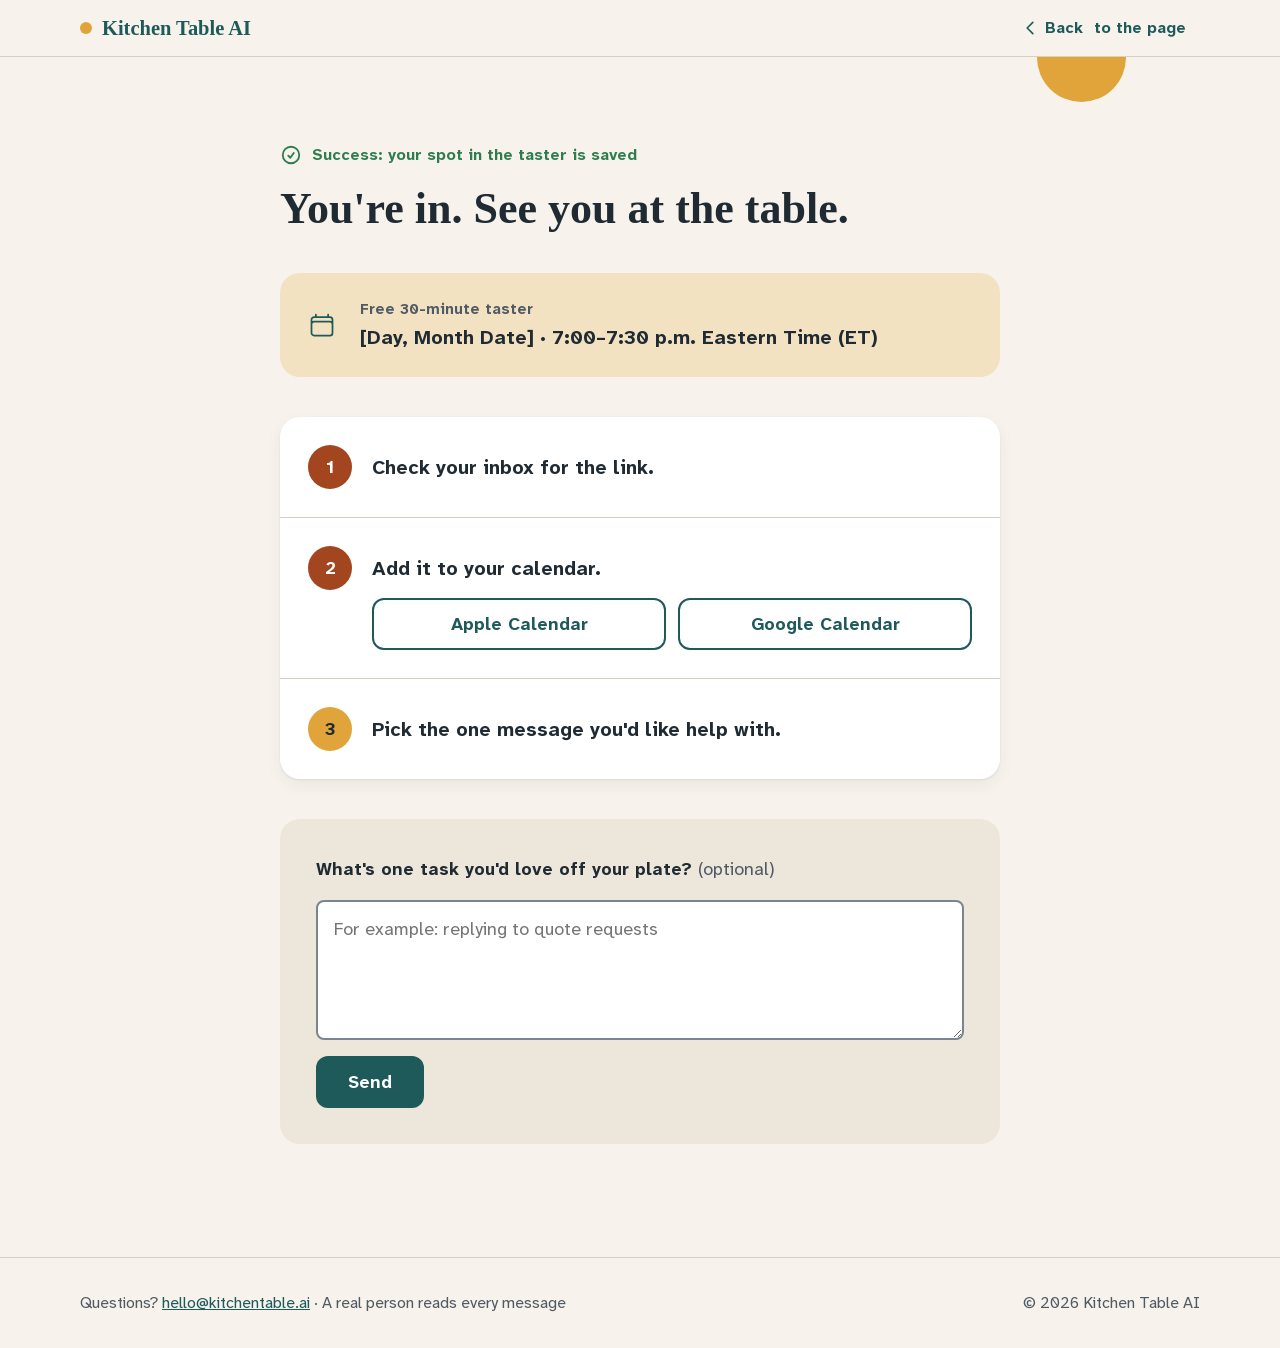
==== index.html @ 53547510 "Add Kitchen Table AI page as static site for Netlify Rebuild the bundled design export as plain HTML" ====
<!DOCTYPE html>
<html lang="en">
<head>
  <meta charset="utf-8">
  <meta name="viewport" content="width=device-width, initial-scale=1">
  <title>You're in | Kitchen Table AI</title>
  <meta name="description" content="Your spot in the free 30-minute Kitchen Table AI taster is saved.">
  <meta name="theme-color" content="#F7F3EC">
  <link rel="icon" href="data:image/svg+xml,%3Csvg xmlns='http://www.w3.org/2000/svg' viewBox='0 0 32 32'%3E%3Ccircle cx='16' cy='16' r='12' fill='%23E0A43A'/%3E%3C/svg%3E">
  <link rel="preload" href="/fonts/atkinson-hyperlegible-next-latin.woff2" as="font" type="font/woff2" crossorigin>
  <link rel="preload" href="/fonts/fraunces-600-latin.woff2" as="font" type="font/woff2" crossorigin>
  <style>
    /* Fonts are self-hosted (no third-party requests). */
    @font-face { font-family: 'Atkinson Hyperlegible Next'; font-style: normal; font-weight: 400 700; font-display: swap;
      src: url('/fonts/atkinson-hyperlegible-next-latin-ext.woff2') format('woff2');
      unicode-range: U+0100-02BA, U+02BD-02C5, U+02C7-02CC, U+02CE-02D7, U+02DD-02FF, U+0304, U+0308, U+0329, U+1D00-1DBF, U+1E00-1E9F, U+1EF2-1EFF, U+2020, U+20A0-20AB, U+20AD-20C4, U+2113, U+2C60-2C7F, U+A720-A7FF; }
    @font-face { font-family: 'Atkinson Hyperlegible Next'; font-style: normal; font-weight: 400 700; font-display: swap;
      src: url('/fonts/atkinson-hyperlegible-next-latin.woff2') format('woff2');
      unicode-range: U+0000-00FF, U+0131, U+0152-0153, U+02BB-02BC, U+02C6, U+02DA, U+02DC, U+0304, U+0308, U+0329, U+2000-206F, U+20AC, U+2122, U+2191, U+2193, U+2212, U+2215, U+FEFF, U+FFFD; }
    @font-face { font-family: 'Fraunces'; font-style: normal; font-weight: 600; font-display: swap;
      src: url('/fonts/fraunces-600-vietnamese.woff2') format('woff2');
      unicode-range: U+0102-0103, U+0110-0111, U+0128-0129, U+0168-0169, U+01A0-01A1, U+01AF-01B0, U+0300-0301, U+0303-0304, U+0308-0309, U+0323, U+0329, U+1EA0-1EF9, U+20AB; }
    @font-face { font-family: 'Fraunces'; font-style: normal; font-weight: 600; font-display: swap;
      src: url('/fonts/fraunces-600-latin-ext.woff2') format('woff2');
      unicode-range: U+0100-02BA, U+02BD-02C5, U+02C7-02CC, U+02CE-02D7, U+02DD-02FF, U+0304, U+0308, U+0329, U+1D00-1DBF, U+1E00-1E9F, U+1EF2-1EFF, U+2020, U+20A0-20AB, U+20AD-20C4, U+2113, U+2C60-2C7F, U+A720-A7FF; }
    @font-face { font-family: 'Fraunces'; font-style: normal; font-weight: 600; font-display: swap;
      src: url('/fonts/fraunces-600-latin.woff2') format('woff2');
      unicode-range: U+0000-00FF, U+0131, U+0152-0153, U+02BB-02BC, U+02C6, U+02DA, U+02DC, U+0304, U+0308, U+0329, U+2000-206F, U+20AC, U+2122, U+2191, U+2193, U+2212, U+2215, U+FEFF, U+FFFD; }

    :root {
      --cream: #F7F3EC;
      --sand: #EDE6DA;
      --wheat: #F3E2C2;
      --line: #D9D0C1;
      --ink: #1F2A33;
      --muted: #4F5A65;
      --teal: #1E5A5A;
      --teal-dark: #154242;
      --teal-tint: rgba(30, 90, 90, 0.07);
      --amber: #E0A43A;
      --rust: #A3461F;
      --green: #2E7D4F;
      --error: #A3261F;
      --serif: 'Fraunces', Georgia, serif;
      --sans: 'Atkinson Hyperlegible Next', system-ui, -apple-system, sans-serif;
    }

    *, *::before, *::after { box-sizing: border-box; }
    html, body { margin: 0; background: var(--cream); color: var(--ink); font-family: var(--sans); font-size: 18px; line-height: 1.6; -webkit-font-smoothing: antialiased; }
    h1, h2, h3, p { margin: 0; }
    a { color: var(--teal); }
    a:hover { color: var(--teal-dark); }
    :focus-visible { outline: 3px solid var(--teal); outline-offset: 2px; }
    .visually-hidden { position: absolute !important; width: 1px; height: 1px; padding: 0; margin: -1px; overflow: hidden; clip: rect(0 0 0 0); white-space: nowrap; border: 0; }

    /* Header */
    .site-header { border-bottom: 1px solid var(--line); height: clamp(56px, 4.44vw, 64px); padding: 0 clamp(16px, 4vw, 48px); }
    .site-header__inner { max-width: 1120px; height: 100%; margin: 0 auto; display: flex; align-items: center; justify-content: space-between; gap: 12px; }
    .brand { white-space: nowrap; display: flex; align-items: center; gap: 10px; text-decoration: none; color: var(--teal); font: 600 clamp(19px, 1.6vw, 24px)/1 var(--serif); }
    .brand__dot { width: 12px; height: 12px; border-radius: 50%; background: var(--amber); }
    .back-link { white-space: nowrap; display: inline-flex; align-items: center; gap: 6px; height: 44px; padding: 0 14px; border-radius: 12px; color: var(--teal); font-weight: 700; font-size: 16px; text-decoration: none; }
    .back-link:hover { background: var(--teal-tint); color: var(--teal-dark); }

    /* Main */
    main { position: relative; padding: clamp(56px, 6.67vw, 96px) clamp(16px, 4vw, 48px) clamp(80px, 8.9vw, 128px); }
    .sun { position: absolute; top: 0; right: clamp(24px, 12vw, 200px); width: clamp(72px, 7vw, 104px); height: clamp(36px, 3.5vw, 52px); background: var(--amber); border-radius: 0 0 999px 999px; }
    .stack { max-width: 720px; margin: 0 auto; display: flex; flex-direction: column; gap: 40px; }
    .intro { display: flex; flex-direction: column; gap: 16px; }
    .status { display: flex; align-items: center; gap: 10px; color: var(--green); font-weight: 700; font-size: 16px; }
    h1 { font: 600 clamp(34px, 5vw, 44px)/1.12 var(--serif); text-wrap: balance; }

    .event { background: var(--wheat); border-radius: 20px; padding: 24px 28px; display: flex; flex-wrap: wrap; gap: 12px 24px; align-items: center; }
    .event__body { flex: 1 1 240px; }
    .event__label { font-size: 15px; color: var(--muted); font-weight: 700; }
    .event__when { font-size: 20px; font-weight: 700; }

    .steps { list-style: none; margin: 0; padding: 0; display: flex; flex-direction: column; background: #fff; border-radius: 20px; box-shadow: 0 1px 2px rgba(31, 42, 51, 0.08), 0 6px 16px rgba(31, 42, 51, 0.06); }
    .step { display: flex; gap: 20px; padding: 28px; }
    .step + .step { border-top: 1px solid var(--line); }
    .step__num { width: 44px; height: 44px; flex: none; border-radius: 50%; background: var(--rust); color: #fff; font-weight: 700; display: flex; align-items: center; justify-content: center; }
    .step__num--amber { background: var(--amber); color: var(--ink); }
    .step__body { padding-top: 8px; display: flex; flex-direction: column; gap: 16px; flex: 1; }
    .step__title { font-weight: 700; font-size: 20px; line-height: 1.4; }
    .cal-buttons { display: flex; flex-wrap: wrap; gap: 12px; }

    .btn { display: inline-flex; align-items: center; justify-content: center; height: 52px; padding: 0 20px; border-radius: 12px; font: 700 18px/1 var(--sans); text-decoration: none; cursor: pointer; }
    .btn--outline { flex: 1 1 160px; border: 2px solid var(--teal); color: var(--teal); background: transparent; }
    .btn--outline:hover { background: var(--teal-tint); }
    .btn--solid { align-self: flex-start; padding: 0 32px; border: none; background: var(--teal); color: #fff; }
    .btn--solid:hover { background: var(--teal-dark); }
    .btn[disabled] { opacity: 0.6; cursor: progress; }

    .ask { background: var(--sand); border-radius: 20px; padding: clamp(24px, 2.8vw, 40px); display: flex; flex-direction: column; gap: 12px; }
    .ask label { font-weight: 700; font-size: 18px; }
    .ask label span { font-weight: 400; color: var(--muted); }
    .ask form { display: flex; flex-direction: column; gap: 16px; }
    textarea { width: 100%; border: 2px solid #7A8590; border-radius: 8px; padding: 14px 16px; font: 18px/1.5 var(--sans); color: var(--ink); background: #fff; resize: vertical; }
    .ask__thanks { display: flex; align-items: center; gap: 10px; color: var(--green); font-weight: 700; }
    .ask__error { color: var(--error); font-weight: 700; font-size: 16px; }
    [hidden] { display: none !important; }

    /* Footer */
    .site-footer { border-top: 1px solid var(--line); padding: 32px clamp(16px, 4vw, 48px); font-size: 16px; color: var(--muted); }
    .site-footer__inner { max-width: 1120px; margin: 0 auto; display: flex; flex-wrap: wrap; justify-content: space-between; gap: 12px 32px; }

    @media (max-width: 480px) {
      .back-link__extra { display: none; }
      .back-link { padding: 0 8px; }
      .step { gap: 16px; padding: 22px 18px; }
      .event { padding: 20px; }
    }
  </style>
</head>
<body>

<header class="site-header">
  <div class="site-header__inner">
    <a class="brand" href="/"><span class="brand__dot" aria-hidden="true"></span>Kitchen Table AI</a>
    <a class="back-link" href="/">
      <svg width="18" height="18" viewBox="0 0 24 24" fill="none" stroke="currentColor" stroke-width="2.2" stroke-linecap="round" stroke-linejoin="round" aria-hidden="true"><path d="M15.75 19.5 8.25 12l7.5-7.5"/></svg>
      Back<span class="back-link__extra">&nbsp;to the page</span>
    </a>
  </div>
</header>

<main>
  <div class="sun" aria-hidden="true"></div>
  <div class="stack">
    <div class="intro">
      <p class="status">
        <svg width="22" height="22" viewBox="0 0 24 24" fill="none" stroke="currentColor" stroke-width="2" stroke-linecap="round" stroke-linejoin="round" aria-hidden="true"><path d="M9 12.75 11.25 15 15 9.75M21 12a9 9 0 1 1-18 0 9 9 0 0 1 18 0Z"/></svg>
        Success: your spot in the taster is saved
      </p>
      <h1>You're in. See you at the table.</h1>
    </div>

    <div class="event">
      <svg width="28" height="28" viewBox="0 0 24 24" fill="none" stroke="#1E5A5A" stroke-width="1.5" stroke-linecap="round" stroke-linejoin="round" aria-hidden="true"><path d="M6.75 3v2.25M17.25 3v2.25M3 18.75V7.5a2.25 2.25 0 0 1 2.25-2.25h13.5A2.25 2.25 0 0 1 21 7.5v11.25m-18 0A2.25 2.25 0 0 0 5.25 21h13.5A2.25 2.25 0 0 0 21 18.75m-18 0v-7.5A2.25 2.25 0 0 1 5.25 9h13.5A2.25 2.25 0 0 1 21 11.25v7.5"/></svg>
      <div class="event__body">
        <p class="event__label">Free 30-minute taster</p>
        <!-- TODO: replace the date placeholder once the session date is set. -->
        <p class="event__when">[Day, Month Date] · 7:00–7:30 p.m. Eastern Time (ET)</p>
      </div>
    </div>

    <ol class="steps">
      <li class="step">
        <span class="step__num" aria-hidden="true">1</span>
        <div class="step__body"><p class="step__title">Check your inbox for the link.</p></div>
      </li>
      <li class="step">
        <span class="step__num" aria-hidden="true">2</span>
        <div class="step__body">
          <p class="step__title">Add it to your calendar.</p>
          <!-- TODO: point these at a real .ics file and Google Calendar link once the date is set. -->
          <div class="cal-buttons">
            <a class="btn btn--outline" href="#">Apple Calendar</a>
            <a class="btn btn--outline" href="#">Google Calendar</a>
          </div>
        </div>
      </li>
      <li class="step">
        <span class="step__num step__num--amber" aria-hidden="true">3</span>
        <div class="step__body"><p class="step__title">Pick the one message you'd like help with.</p></div>
      </li>
    </ol>

    <div class="ask">
      <!-- Netlify Forms picks this form up at deploy time; submissions appear under Forms in the Netlify dashboard. -->
      <form id="task-form" name="taster-task" method="POST" action="/" data-netlify="true" netlify-honeypot="company">
        <input type="hidden" name="form-name" value="taster-task">
        <p class="visually-hidden"><label>Leave this empty: <input name="company" tabindex="-1" autocomplete="off"></label></p>
        <label for="task">What's one task you'd love off your plate? <span>(optional)</span></label>
        <textarea id="task" name="task" rows="4" placeholder="For example: replying to quote requests"></textarea>
        <p class="ask__error" id="task-error" role="alert" hidden>Sorry, that didn't send. Please try again, or email us at hello@kitchentable.ai.</p>
        <button class="btn btn--solid" type="submit">Send</button>
      </form>
      <p class="ask__thanks" id="task-thanks" role="status" hidden>
        <svg width="22" height="22" viewBox="0 0 24 24" fill="none" stroke="currentColor" stroke-width="2" stroke-linecap="round" stroke-linejoin="round" aria-hidden="true"><path d="M9 12.75 11.25 15 15 9.75M21 12a9 9 0 1 1-18 0 9 9 0 0 1 18 0Z"/></svg>
        Thanks. I'll keep it in mind for the taster.
      </p>
    </div>
  </div>
</main>

<footer class="site-footer">
  <div class="site-footer__inner">
    <span>Questions? <a href="mailto:hello@kitchentable.ai">hello@kitchentable.ai</a> · A real person reads every message</span>
    <span>© 2026 Kitchen Table AI</span>
  </div>
</footer>

<script>
  (function () {
    var form = document.getElementById('task-form');
    var thanks = document.getElementById('task-thanks');
    var error = document.getElementById('task-error');
    var button = form.querySelector('button[type="submit"]');

    function showThanks() {
      form.hidden = true;
      thanks.hidden = false;
    }

    form.addEventListener('submit', function (event) {
      event.preventDefault();
      error.hidden = true;

      // Nothing typed: just say thanks, no empty submission.
      if (!form.task.value.trim()) { showThanks(); return; }

      button.disabled = true;
      fetch('/', {
        method: 'POST',
        headers: { 'Content-Type': 'application/x-www-form-urlencoded' },
        body: new URLSearchParams(new FormData(form)).toString()
      }).then(function (res) {
        if (!res.ok) throw new Error('HTTP ' + res.status);
        showThanks();
      }).catch(function () {
        error.hidden = false;
        button.disabled = false;
      });
    });
  })();
</script>
</body>
</html>
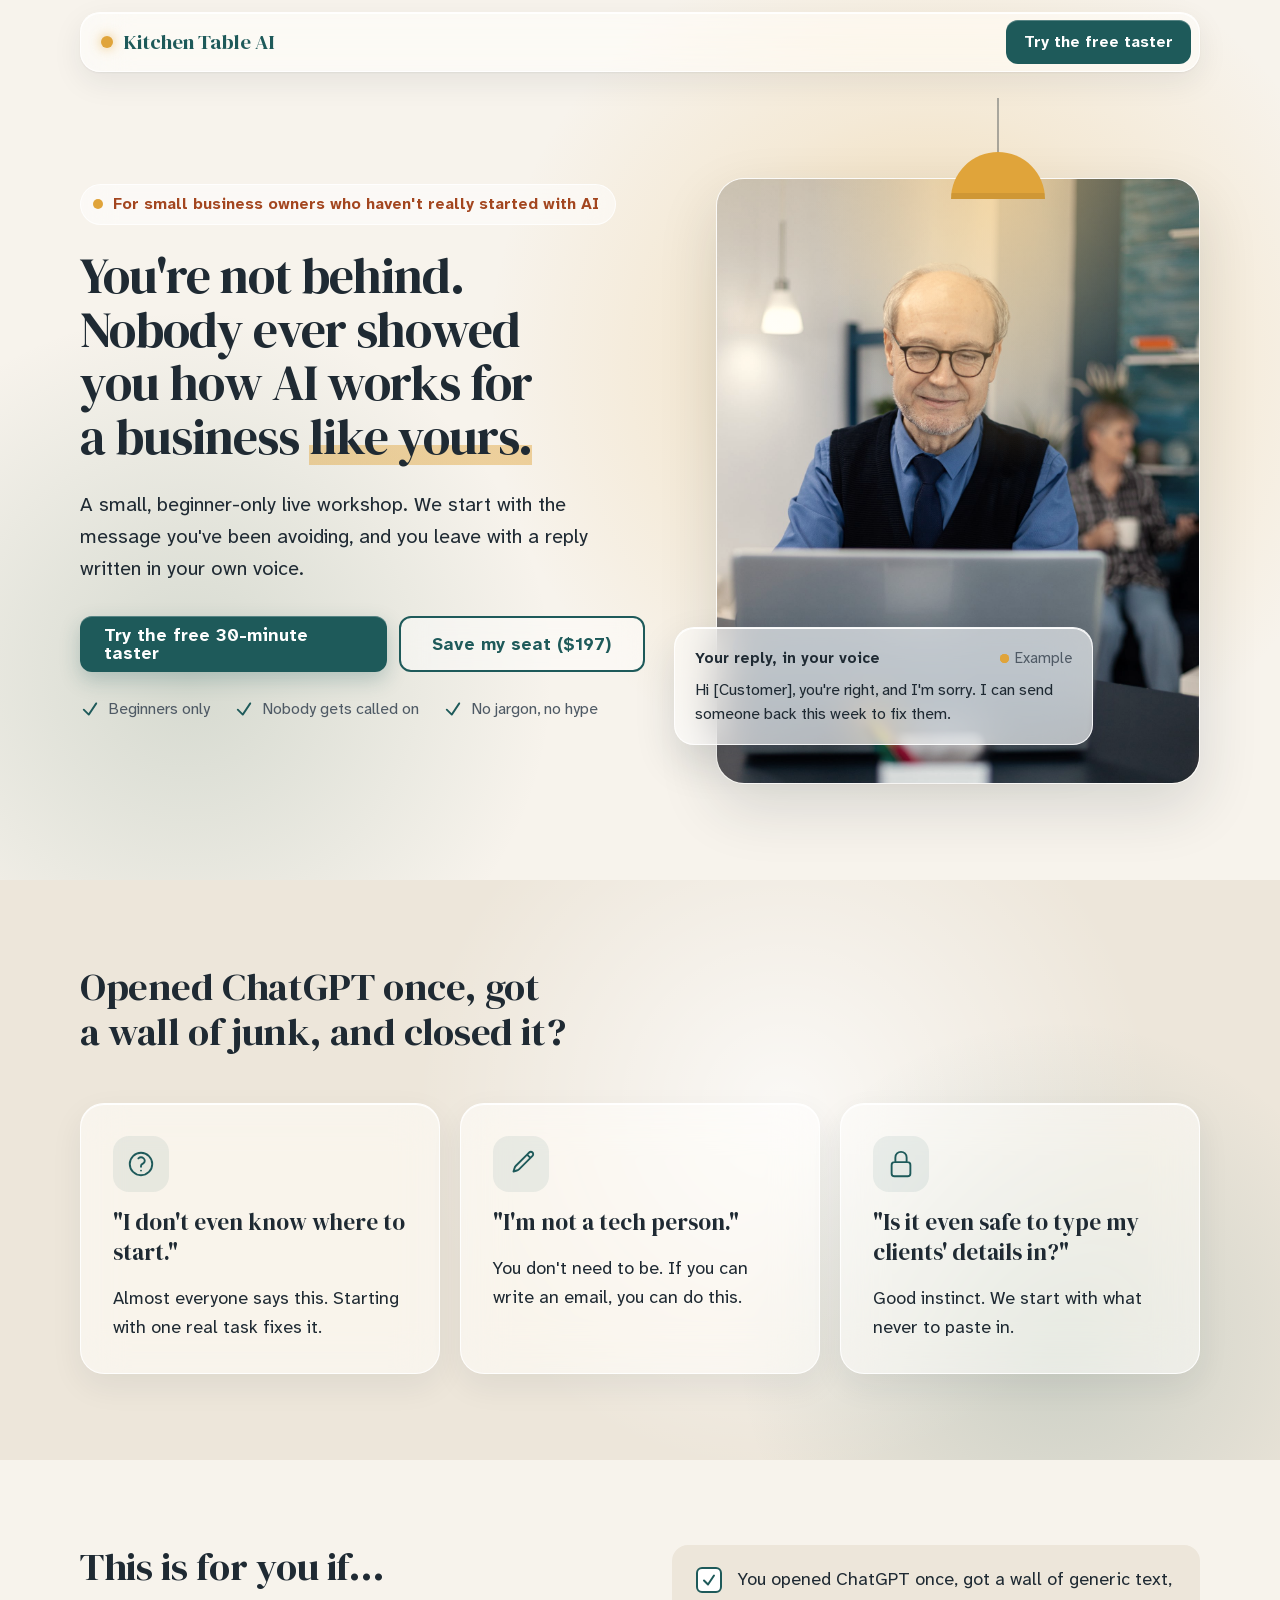
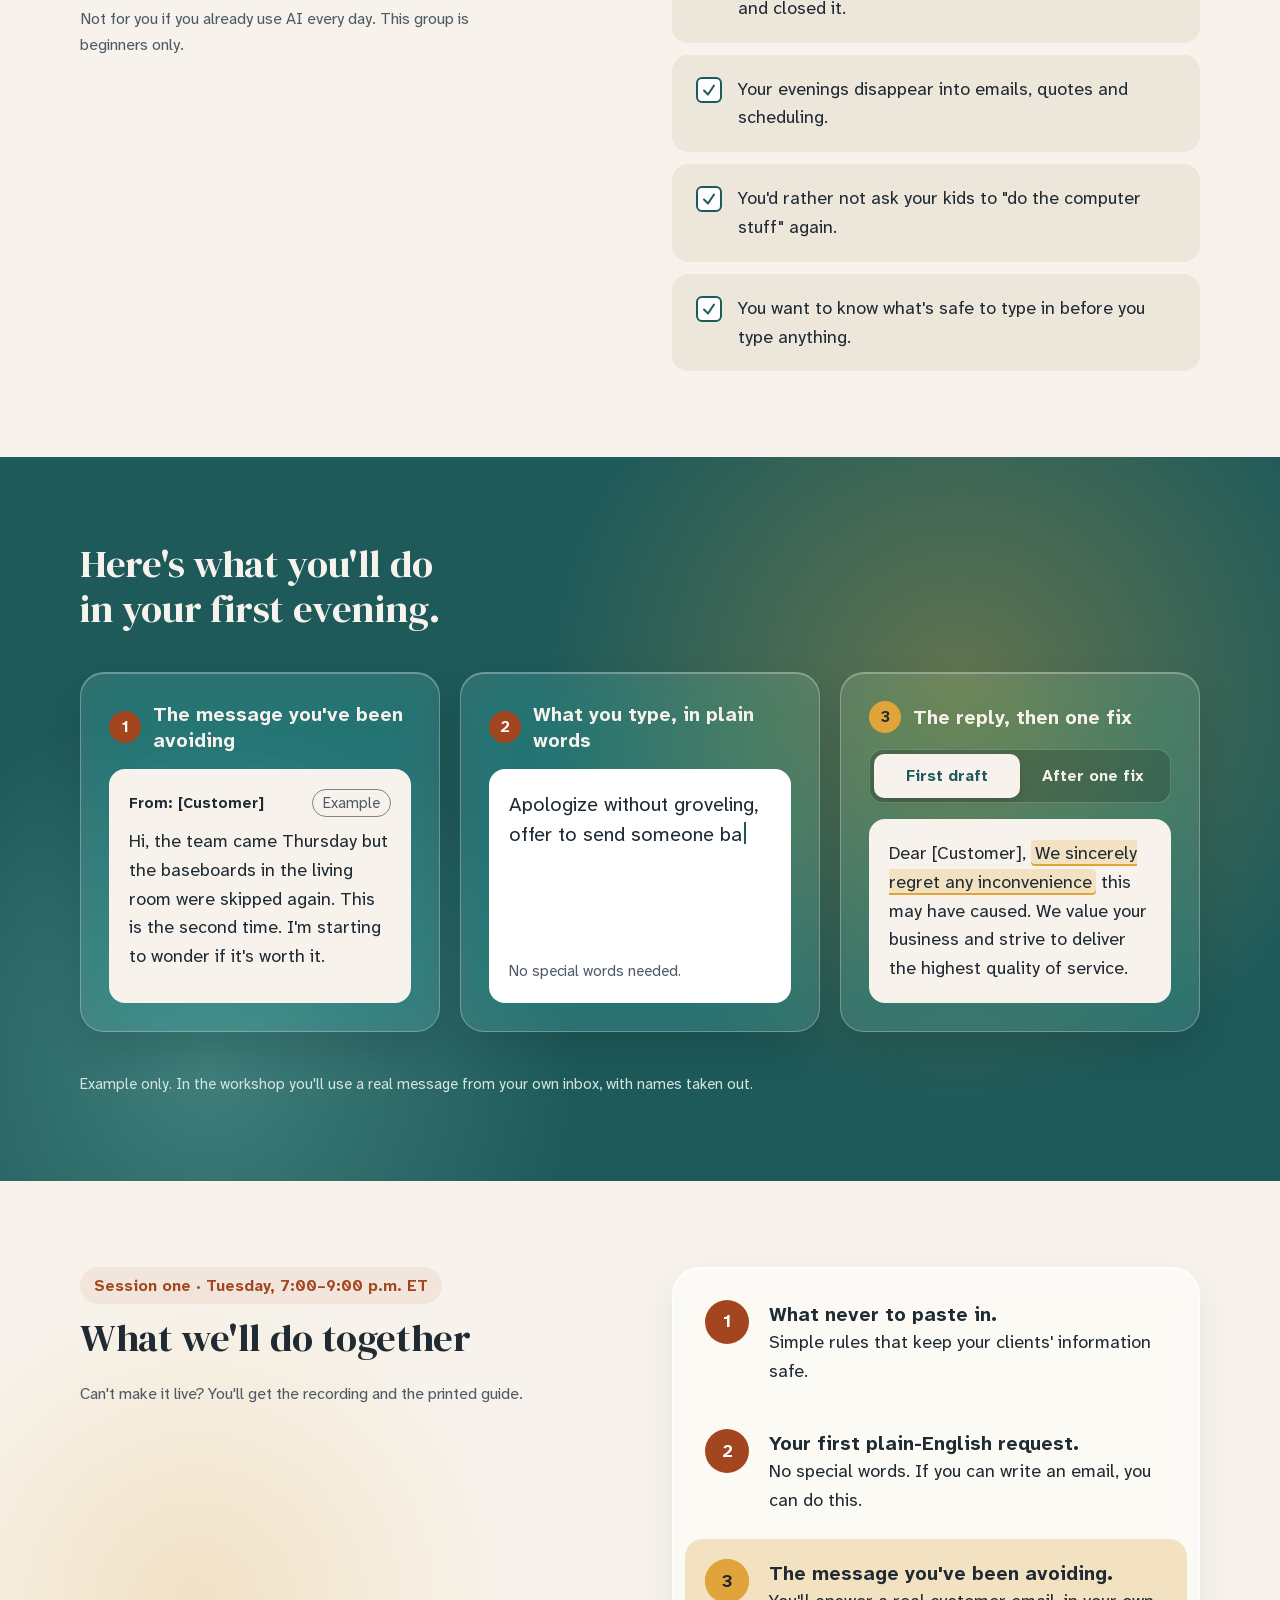
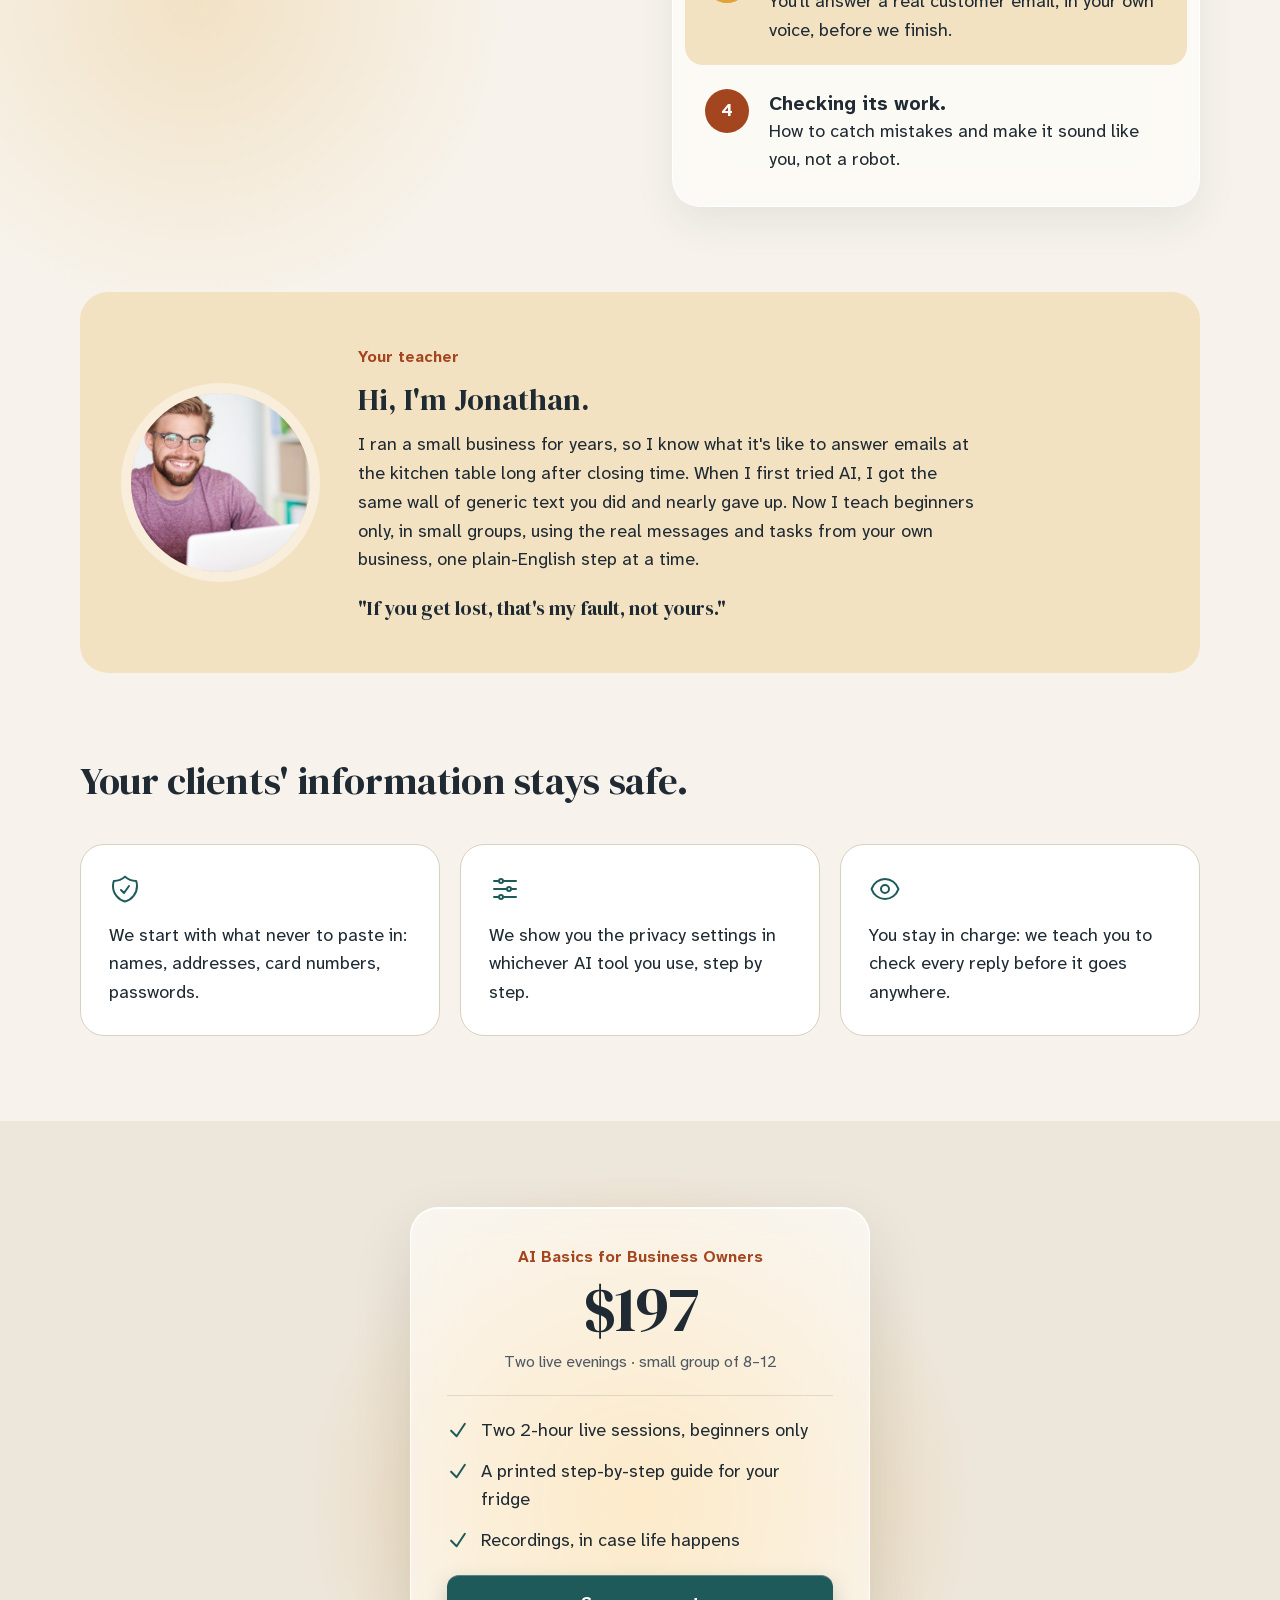
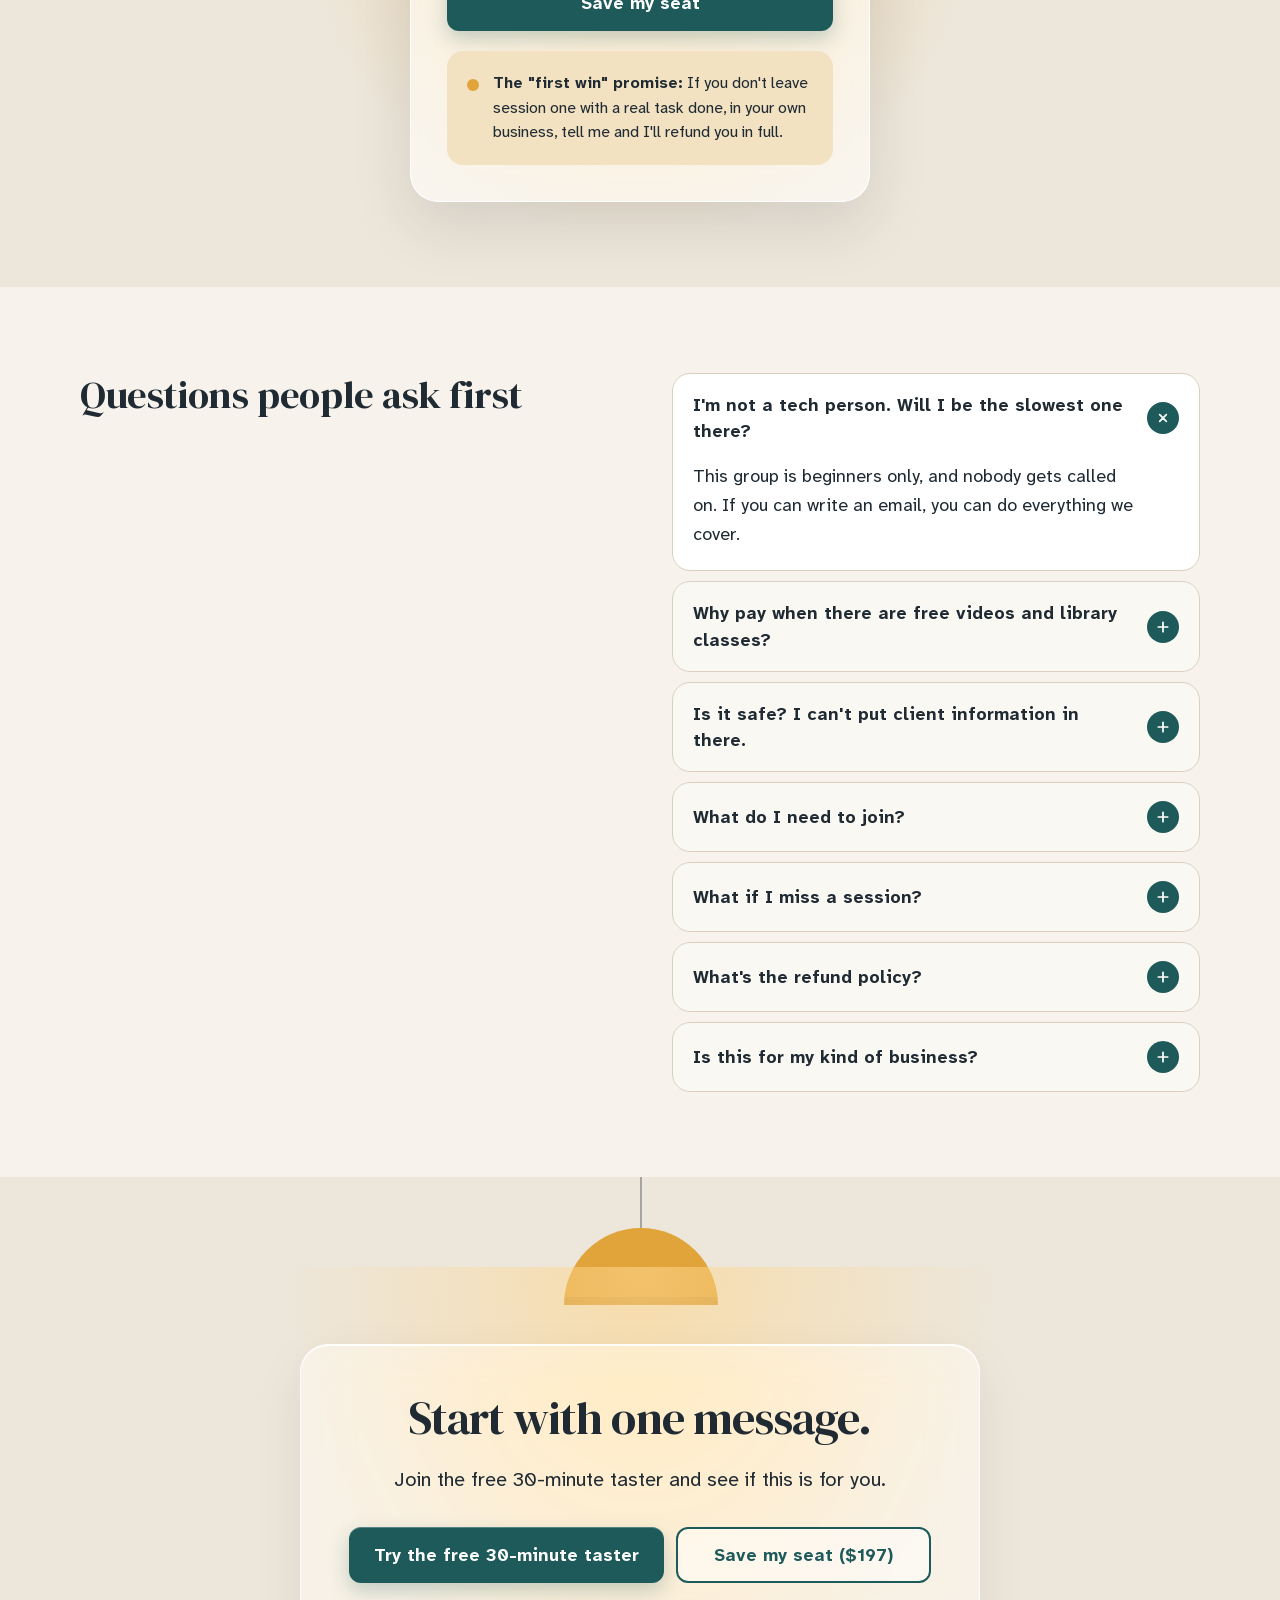
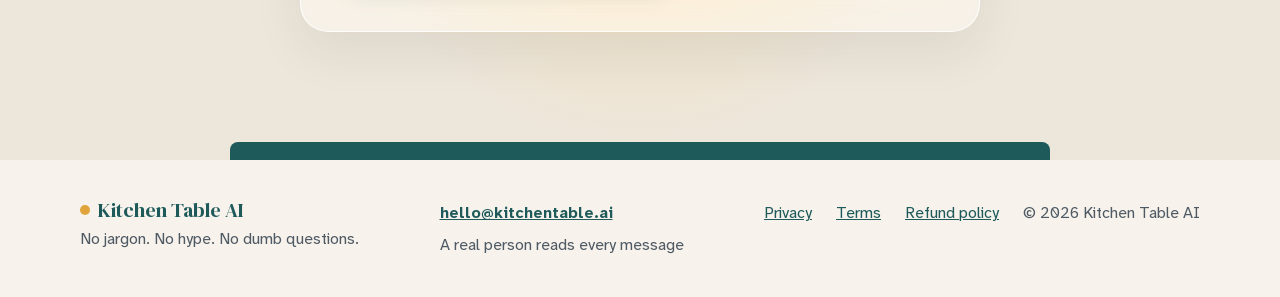
==== commit 737b6aa6: "Add landing page; move thank-you page to /thank-you - index.html: the Kitchen Table AI landing page," ====
--- a/index.html
+++ b/index.html
@@ -3,226 +3,425 @@
 <head>
   <meta charset="utf-8">
   <meta name="viewport" content="width=device-width, initial-scale=1">
-  <title>You're in | Kitchen Table AI</title>
-  <meta name="description" content="Your spot in the free 30-minute Kitchen Table AI taster is saved.">
+  <title>Kitchen Table AI | AI basics for small business owners</title>
+  <meta name="description" content="A small, beginner-only live workshop for small business owners. Start with the message you've been avoiding and leave with a reply written in your own voice.">
   <meta name="theme-color" content="#F7F3EC">
+  <meta property="og:type" content="website">
+  <meta property="og:title" content="You're not behind. | Kitchen Table AI">
+  <meta property="og:description" content="A small, beginner-only live AI workshop for small business owners. No jargon, no hype.">
+  <meta property="og:image" content="/images/hero-laptop.jpg">
   <link rel="icon" href="data:image/svg+xml,%3Csvg xmlns='http://www.w3.org/2000/svg' viewBox='0 0 32 32'%3E%3Ccircle cx='16' cy='16' r='12' fill='%23E0A43A'/%3E%3C/svg%3E">
   <link rel="preload" href="/fonts/atkinson-hyperlegible-next-latin.woff2" as="font" type="font/woff2" crossorigin>
-  <link rel="preload" href="/fonts/fraunces-600-latin.woff2" as="font" type="font/woff2" crossorigin>
+  <link rel="preload" href="/fonts/dm-serif-display-latin.woff2" as="font" type="font/woff2" crossorigin>
+  <link rel="stylesheet" href="/fonts/fonts.css">
   <style>
-    /* Fonts are self-hosted (no third-party requests). */
-    @font-face { font-family: 'Atkinson Hyperlegible Next'; font-style: normal; font-weight: 400 700; font-display: swap;
-      src: url('/fonts/atkinson-hyperlegible-next-latin-ext.woff2') format('woff2');
-      unicode-range: U+0100-02BA, U+02BD-02C5, U+02C7-02CC, U+02CE-02D7, U+02DD-02FF, U+0304, U+0308, U+0329, U+1D00-1DBF, U+1E00-1E9F, U+1EF2-1EFF, U+2020, U+20A0-20AB, U+20AD-20C4, U+2113, U+2C60-2C7F, U+A720-A7FF; }
-    @font-face { font-family: 'Atkinson Hyperlegible Next'; font-style: normal; font-weight: 400 700; font-display: swap;
-      src: url('/fonts/atkinson-hyperlegible-next-latin.woff2') format('woff2');
-      unicode-range: U+0000-00FF, U+0131, U+0152-0153, U+02BB-02BC, U+02C6, U+02DA, U+02DC, U+0304, U+0308, U+0329, U+2000-206F, U+20AC, U+2122, U+2191, U+2193, U+2212, U+2215, U+FEFF, U+FFFD; }
-    @font-face { font-family: 'Fraunces'; font-style: normal; font-weight: 600; font-display: swap;
-      src: url('/fonts/fraunces-600-vietnamese.woff2') format('woff2');
-      unicode-range: U+0102-0103, U+0110-0111, U+0128-0129, U+0168-0169, U+01A0-01A1, U+01AF-01B0, U+0300-0301, U+0303-0304, U+0308-0309, U+0323, U+0329, U+1EA0-1EF9, U+20AB; }
-    @font-face { font-family: 'Fraunces'; font-style: normal; font-weight: 600; font-display: swap;
-      src: url('/fonts/fraunces-600-latin-ext.woff2') format('woff2');
-      unicode-range: U+0100-02BA, U+02BD-02C5, U+02C7-02CC, U+02CE-02D7, U+02DD-02FF, U+0304, U+0308, U+0329, U+1D00-1DBF, U+1E00-1E9F, U+1EF2-1EFF, U+2020, U+20A0-20AB, U+20AD-20C4, U+2113, U+2C60-2C7F, U+A720-A7FF; }
-    @font-face { font-family: 'Fraunces'; font-style: normal; font-weight: 600; font-display: swap;
-      src: url('/fonts/fraunces-600-latin.woff2') format('woff2');
-      unicode-range: U+0000-00FF, U+0131, U+0152-0153, U+02BB-02BC, U+02C6, U+02DA, U+02DC, U+0304, U+0308, U+0329, U+2000-206F, U+20AC, U+2122, U+2191, U+2193, U+2212, U+2215, U+FEFF, U+FFFD; }
-
-    :root {
-      --cream: #F7F3EC;
-      --sand: #EDE6DA;
-      --wheat: #F3E2C2;
-      --line: #D9D0C1;
-      --ink: #1F2A33;
-      --muted: #4F5A65;
-      --teal: #1E5A5A;
-      --teal-dark: #154242;
-      --teal-tint: rgba(30, 90, 90, 0.07);
-      --amber: #E0A43A;
-      --rust: #A3461F;
-      --green: #2E7D4F;
-      --error: #A3261F;
-      --serif: 'Fraunces', Georgia, serif;
-      --sans: 'Atkinson Hyperlegible Next', system-ui, -apple-system, sans-serif;
-    }
-
+    :root { --display: 'DM Serif Display'; --body: 'Atkinson Hyperlegible Next'; }
+    html, body { margin: 0; background: #F7F3EC; color: #1F2A33; font-family: var(--body), sans-serif; font-synthesis: none; font-size: 18px; line-height: 1.6; -webkit-font-smoothing: antialiased; overflow-x: clip; }
     *, *::before, *::after { box-sizing: border-box; }
-    html, body { margin: 0; background: var(--cream); color: var(--ink); font-family: var(--sans); font-size: 18px; line-height: 1.6; -webkit-font-smoothing: antialiased; }
+    a { color: #1E5A5A; }
+    a:hover { color: #154242; }
     h1, h2, h3, p { margin: 0; }
-    a { color: var(--teal); }
-    a:hover { color: var(--teal-dark); }
-    :focus-visible { outline: 3px solid var(--teal); outline-offset: 2px; }
-    .visually-hidden { position: absolute !important; width: 1px; height: 1px; padding: 0; margin: -1px; overflow: hidden; clip: rect(0 0 0 0); white-space: nowrap; border: 0; }
-
-    /* Header */
-    .site-header { border-bottom: 1px solid var(--line); height: clamp(56px, 4.44vw, 64px); padding: 0 clamp(16px, 4vw, 48px); }
-    .site-header__inner { max-width: 1120px; height: 100%; margin: 0 auto; display: flex; align-items: center; justify-content: space-between; gap: 12px; }
-    .brand { white-space: nowrap; display: flex; align-items: center; gap: 10px; text-decoration: none; color: var(--teal); font: 600 clamp(19px, 1.6vw, 24px)/1 var(--serif); }
-    .brand__dot { width: 12px; height: 12px; border-radius: 50%; background: var(--amber); }
-    .back-link { white-space: nowrap; display: inline-flex; align-items: center; gap: 6px; height: 44px; padding: 0 14px; border-radius: 12px; color: var(--teal); font-weight: 700; font-size: 16px; text-decoration: none; }
-    .back-link:hover { background: var(--teal-tint); color: var(--teal-dark); }
-
-    /* Main */
-    main { position: relative; padding: clamp(56px, 6.67vw, 96px) clamp(16px, 4vw, 48px) clamp(80px, 8.9vw, 128px); }
-    .sun { position: absolute; top: 0; right: clamp(24px, 12vw, 200px); width: clamp(72px, 7vw, 104px); height: clamp(36px, 3.5vw, 52px); background: var(--amber); border-radius: 0 0 999px 999px; }
-    .stack { max-width: 720px; margin: 0 auto; display: flex; flex-direction: column; gap: 40px; }
-    .intro { display: flex; flex-direction: column; gap: 16px; }
-    .status { display: flex; align-items: center; gap: 10px; color: var(--green); font-weight: 700; font-size: 16px; }
-    h1 { font: 600 clamp(34px, 5vw, 44px)/1.12 var(--serif); text-wrap: balance; }
-
-    .event { background: var(--wheat); border-radius: 20px; padding: 24px 28px; display: flex; flex-wrap: wrap; gap: 12px 24px; align-items: center; }
-    .event__body { flex: 1 1 240px; }
-    .event__label { font-size: 15px; color: var(--muted); font-weight: 700; }
-    .event__when { font-size: 20px; font-weight: 700; }
-
-    .steps { list-style: none; margin: 0; padding: 0; display: flex; flex-direction: column; background: #fff; border-radius: 20px; box-shadow: 0 1px 2px rgba(31, 42, 51, 0.08), 0 6px 16px rgba(31, 42, 51, 0.06); }
-    .step { display: flex; gap: 20px; padding: 28px; }
-    .step + .step { border-top: 1px solid var(--line); }
-    .step__num { width: 44px; height: 44px; flex: none; border-radius: 50%; background: var(--rust); color: #fff; font-weight: 700; display: flex; align-items: center; justify-content: center; }
-    .step__num--amber { background: var(--amber); color: var(--ink); }
-    .step__body { padding-top: 8px; display: flex; flex-direction: column; gap: 16px; flex: 1; }
-    .step__title { font-weight: 700; font-size: 20px; line-height: 1.4; }
-    .cal-buttons { display: flex; flex-wrap: wrap; gap: 12px; }
-
-    .btn { display: inline-flex; align-items: center; justify-content: center; height: 52px; padding: 0 20px; border-radius: 12px; font: 700 18px/1 var(--sans); text-decoration: none; cursor: pointer; }
-    .btn--outline { flex: 1 1 160px; border: 2px solid var(--teal); color: var(--teal); background: transparent; }
-    .btn--outline:hover { background: var(--teal-tint); }
-    .btn--solid { align-self: flex-start; padding: 0 32px; border: none; background: var(--teal); color: #fff; }
-    .btn--solid:hover { background: var(--teal-dark); }
-    .btn[disabled] { opacity: 0.6; cursor: progress; }
-
-    .ask { background: var(--sand); border-radius: 20px; padding: clamp(24px, 2.8vw, 40px); display: flex; flex-direction: column; gap: 12px; }
-    .ask label { font-weight: 700; font-size: 18px; }
-    .ask label span { font-weight: 400; color: var(--muted); }
-    .ask form { display: flex; flex-direction: column; gap: 16px; }
-    textarea { width: 100%; border: 2px solid #7A8590; border-radius: 8px; padding: 14px 16px; font: 18px/1.5 var(--sans); color: var(--ink); background: #fff; resize: vertical; }
-    .ask__thanks { display: flex; align-items: center; gap: 10px; color: var(--green); font-weight: 700; }
-    .ask__error { color: var(--error); font-weight: 700; font-size: 16px; }
+    html { scroll-behavior: smooth; scroll-padding-top: 96px; }
     [hidden] { display: none !important; }
-
-    /* Footer */
-    .site-footer { border-top: 1px solid var(--line); padding: 32px clamp(16px, 4vw, 48px); font-size: 16px; color: var(--muted); }
-    .site-footer__inner { max-width: 1120px; margin: 0 auto; display: flex; flex-wrap: wrap; justify-content: space-between; gap: 12px 32px; }
-
-    @media (max-width: 480px) {
-      .back-link__extra { display: none; }
-      .back-link { padding: 0 8px; }
-      .step { gap: 16px; padding: 22px 18px; }
-      .event { padding: 20px; }
-    }
+    @media (prefers-reduced-motion: reduce) { html { scroll-behavior: auto; } }
+
+    /* Hover and keyboard-focus states (override the inline styles). */
+    .h1:hover{background:#154242 !important;color:#fff !important;transform:translateY(-1px) !important}
+    .f1:focus-visible{outline:3px solid #1E5A5A !important;outline-offset:2px !important}
+    .h2:hover{background:#154242 !important;color:#fff !important;transform:translateY(-2px) !important;box-shadow:inset 0 1px 0 rgba(255,255,255,0.25),0 12px 28px rgba(30,90,90,0.32) !important}
+    .h3:hover{background:rgba(255,255,255,0.8) !important;color:#154242 !important;transform:translateY(-2px) !important}
+    .h4:hover{transform:translateY(-4px) !important}
+    .f2:focus-visible{outline:3px solid #F7F3EC !important;outline-offset:2px !important}
+    .h5:hover{background:#154242 !important;color:#fff !important;transform:translateY(-2px) !important}
+    .h6:hover{background:rgba(255,255,255,0.85) !important;color:#154242 !important;transform:translateY(-2px) !important}
   </style>
 </head>
 <body>
 
-<header class="site-header">
-  <div class="site-header__inner">
-    <a class="brand" href="/"><span class="brand__dot" aria-hidden="true"></span>Kitchen Table AI</a>
-    <a class="back-link" href="/">
-      <svg width="18" height="18" viewBox="0 0 24 24" fill="none" stroke="currentColor" stroke-width="2.2" stroke-linecap="round" stroke-linejoin="round" aria-hidden="true"><path d="M15.75 19.5 8.25 12l7.5-7.5"/></svg>
-      Back<span class="back-link__extra">&nbsp;to the page</span>
-    </a>
-  </div>
-</header>
+
+<div style="position:sticky;top:0;z-index:20;padding:12px clamp(12px,3vw,32px)">
+  <header role="banner" style="max-width:1120px;margin:0 auto;height:60px;border-radius:20px;padding:0 8px 0 20px;display:flex;align-items:center;justify-content:space-between;gap:12px;background:rgba(255,255,255,0.55);backdrop-filter:blur(24px) saturate(170%);-webkit-backdrop-filter:blur(24px) saturate(170%);border:1px solid rgba(255,255,255,0.8);box-shadow:inset 0 1px 0 rgba(255,255,255,0.9),0 1px 2px rgba(31,42,51,0.06),0 10px 30px rgba(31,42,51,0.08)">
+    <a href="/" style="display:flex;align-items:center;gap:10px;text-decoration:none;color:#1E5A5A;font:600 clamp(19px,1.6vw,23px)/1 var(--display),serif;white-space:nowrap"><span style="width:12px;height:12px;border-radius:50%;background:#E0A43A;box-shadow:0 0 12px rgba(224,164,58,0.7);flex:none"></span>Kitchen Table AI</a>
+    <a class="h1 f1" href="/thank-you" style="display:inline-flex;align-items:center;height:44px;padding:0 clamp(14px,1.4vw,20px);border-radius:12px;background:#1E5A5A;color:#fff;font:700 clamp(16px,1.25vw,18px)/1 var(--body),sans-serif;text-decoration:none;white-space:nowrap;box-shadow:inset 0 1px 0 rgba(255,255,255,0.25);transition:transform .2s,background .2s">Try the free taster</a>
+  </header>
+</div>
 
 <main>
-  <div class="sun" aria-hidden="true"></div>
-  <div class="stack">
-    <div class="intro">
-      <p class="status">
-        <svg width="22" height="22" viewBox="0 0 24 24" fill="none" stroke="currentColor" stroke-width="2" stroke-linecap="round" stroke-linejoin="round" aria-hidden="true"><path d="M9 12.75 11.25 15 15 9.75M21 12a9 9 0 1 1-18 0 9 9 0 0 1 18 0Z"/></svg>
-        Success: your spot in the taster is saved
-      </p>
-      <h1>You're in. See you at the table.</h1>
-    </div>
-
-    <div class="event">
-      <svg width="28" height="28" viewBox="0 0 24 24" fill="none" stroke="#1E5A5A" stroke-width="1.5" stroke-linecap="round" stroke-linejoin="round" aria-hidden="true"><path d="M6.75 3v2.25M17.25 3v2.25M3 18.75V7.5a2.25 2.25 0 0 1 2.25-2.25h13.5A2.25 2.25 0 0 1 21 7.5v11.25m-18 0A2.25 2.25 0 0 0 5.25 21h13.5A2.25 2.25 0 0 0 21 18.75m-18 0v-7.5A2.25 2.25 0 0 1 5.25 9h13.5A2.25 2.25 0 0 1 21 11.25v7.5"/></svg>
-      <div class="event__body">
-        <p class="event__label">Free 30-minute taster</p>
-        <!-- TODO: replace the date placeholder once the session date is set. -->
-        <p class="event__when">[Day, Month Date] · 7:00–7:30 p.m. Eastern Time (ET)</p>
-      </div>
-    </div>
-
-    <ol class="steps">
-      <li class="step">
-        <span class="step__num" aria-hidden="true">1</span>
-        <div class="step__body"><p class="step__title">Check your inbox for the link.</p></div>
-      </li>
-      <li class="step">
-        <span class="step__num" aria-hidden="true">2</span>
-        <div class="step__body">
-          <p class="step__title">Add it to your calendar.</p>
-          <!-- TODO: point these at a real .ics file and Google Calendar link once the date is set. -->
-          <div class="cal-buttons">
-            <a class="btn btn--outline" href="#">Apple Calendar</a>
-            <a class="btn btn--outline" href="#">Google Calendar</a>
-          </div>
-        </div>
-      </li>
-      <li class="step">
-        <span class="step__num step__num--amber" aria-hidden="true">3</span>
-        <div class="step__body"><p class="step__title">Pick the one message you'd like help with.</p></div>
-      </li>
+<section data-screen-label="Hero" style="position:relative;overflow-x:clip;padding:clamp(24px,3vw,40px) clamp(16px,4vw,48px) clamp(72px,7.5vw,112px);margin-top:-84px;padding-top:calc(84px + clamp(24px,3vw,40px))">
+  <div data-drift="1" style="position:absolute;top:-10%;right:-8%;width:min(900px,140vw);height:min(900px,140vw);border-radius:50%;background:radial-gradient(circle,rgba(224,164,58,0.38) 0%,rgba(224,164,58,0.12) 40%,rgba(224,164,58,0) 70%);pointer-events:none"></div>
+  <div data-drift="2" style="position:absolute;bottom:-20%;left:-15%;width:min(760px,130vw);height:min(760px,130vw);border-radius:50%;background:radial-gradient(circle,rgba(94,127,107,0.22) 0%,rgba(94,127,107,0) 68%);pointer-events:none"></div>
+  <div style="position:relative;max-width:1120px;margin:0 auto;display:flex;flex-wrap:wrap;align-items:center;gap:clamp(48px,5.5vw,80px)">
+    <div style="flex:11 1 340px;display:flex;flex-direction:column;gap:24px">
+      <p data-in="1" style="align-self:flex-start;display:flex;align-items:center;gap:10px;color:#A3461F;font-weight:700;font-size:16px;line-height:1.4;padding:8px 16px 8px 12px;border-radius:999px;background:rgba(255,255,255,0.5);backdrop-filter:blur(16px);-webkit-backdrop-filter:blur(16px);border:1px solid rgba(255,255,255,0.8)"><span style="width:10px;height:10px;border-radius:50%;background:#E0A43A;flex:none"></span>For small business owners who haven't really started with AI</p>
+      <h1 data-in="2" style="font:600 clamp(36px,3.9vw,56px)/1.08 var(--display),serif;letter-spacing:-0.02em;text-wrap:balance">You're not behind. Nobody ever showed you how AI works for a business <span style="background:linear-gradient(transparent 62%,rgba(224,164,58,0.45) 62%,rgba(224,164,58,0.45) 92%,transparent 92%)">like yours.</span></h1>
+      <p data-in="3" style="font-size:20px;line-height:1.6;max-width:32em;color:#1F2A33;text-wrap:pretty">A small, beginner-only live workshop. We start with the message you've been avoiding, and you leave with a reply written in your own voice.</p>
+      <div data-in="4" style="display:flex;flex-wrap:wrap;gap:12px;padding-top:8px">
+        <a class="h2 f1" href="/thank-you" style="flex:1 1 280px;display:inline-flex;align-items:center;justify-content:center;height:56px;padding:0 24px;border-radius:12px;background:#1E5A5A;color:#fff;font:700 18px/1 var(--body),sans-serif;text-decoration:none;box-shadow:inset 0 1px 0 rgba(255,255,255,0.25),0 8px 20px rgba(30,90,90,0.25);transition:transform .2s,box-shadow .2s,background .2s">Try the free 30-minute taster</a>
+        <a class="h3 f1" href="#price" style="flex:1 1 220px;display:inline-flex;align-items:center;justify-content:center;height:56px;padding:0 24px;border-radius:12px;border:2px solid #1E5A5A;background:rgba(255,255,255,0.45);backdrop-filter:blur(12px);-webkit-backdrop-filter:blur(12px);color:#1E5A5A;font:700 18px/1 var(--body),sans-serif;text-decoration:none;transition:transform .2s,background .2s">Save my seat ($197)</a>
+      </div>
+      <div data-in="5" style="display:flex;flex-wrap:wrap;gap:8px 24px;color:#4F5A65;font-size:16px">
+        <span style="display:flex;align-items:center;gap:8px"><svg width="20" height="20" viewBox="0 0 24 24" fill="none" stroke="#1E5A5A" stroke-width="2.2" stroke-linecap="round" stroke-linejoin="round"><path d="m4.5 12.75 6 6 9-13.5"></path></svg>Beginners only</span>
+        <span style="display:flex;align-items:center;gap:8px"><svg width="20" height="20" viewBox="0 0 24 24" fill="none" stroke="#1E5A5A" stroke-width="2.2" stroke-linecap="round" stroke-linejoin="round"><path d="m4.5 12.75 6 6 9-13.5"></path></svg>Nobody gets called on</span>
+        <span style="display:flex;align-items:center;gap:8px"><svg width="20" height="20" viewBox="0 0 24 24" fill="none" stroke="#1E5A5A" stroke-width="2.2" stroke-linecap="round" stroke-linejoin="round"><path d="m4.5 12.75 6 6 9-13.5"></path></svg>No jargon, no hype</span>
+      </div>
+    </div>
+
+    <div data-in="3" style="flex:9 1 300px;position:relative;padding-top:56px">
+      <div style="position:absolute;top:-24px;left:58%;width:2px;height:58px;background:#1F2A33;opacity:0.35"></div>
+      <div data-swing="1" aria-hidden="true" style="position:absolute;top:30px;left:calc(58% - 46px);width:94px;z-index:2;transform-origin:47px -54px">
+        <div style="width:94px;height:47px;background:#E0A43A;border-radius:94px 94px 0 0;box-shadow:inset 0 -6px 0 rgba(0,0,0,0.08)"></div>
+        
+      </div>
+      <div style="position:relative;aspect-ratio:4/5;border-radius:28px;overflow:hidden;border:1px solid rgba(255,255,255,0.8);box-shadow:0 24px 60px rgba(31,42,51,0.14);background:repeating-linear-gradient(135deg,#EDE6DA 0 12px,#F3EDE3 12px 24px);display:flex;align-items:flex-start;justify-content:flex-end;padding:20px">
+        <img src="/images/hero-laptop.jpg" width="1400" height="2100" fetchpriority="high" alt="Smiling older man working on a laptop at home" onerror="this.style.display='none'" style="position:absolute;inset:0;width:100%;height:100%;object-fit:cover;filter:sepia(0.18) saturate(0.95)">
+        <div style="position:absolute;inset:0;background:linear-gradient(200deg,rgba(255,214,140,0.28),rgba(255,214,140,0) 45%)"><div data-glow="1" style="position: absolute; top: -6px; left: 94px; width: 374px; height: 300px; background: radial-gradient(ellipse at 50% 0%,rgba(255,214,140,0.55),rgba(255,214,140,0) 70%); pointer-events: none"></div></div>
+        
+      </div>
+      <div data-float="1" style="position:absolute;left:calc(16px - 4.5vw);right:22%;bottom:clamp(20px,3vw,40px);z-index:3;border-radius:20px;padding:18px 20px;display:flex;flex-direction:column;gap:8px;background:rgba(255,255,255,0.62);backdrop-filter:blur(22px) saturate(170%);-webkit-backdrop-filter:blur(22px) saturate(170%);border:1px solid rgba(255,255,255,0.85);box-shadow:inset 0 1px 0 rgba(255,255,255,0.95),0 18px 40px rgba(31,42,51,0.14)">
+        <div style="display:flex;align-items:center;justify-content:space-between;gap:8px;font-size:15px;color:#4F5A65"><span style="font-weight:700;color:#1F2A33">Your reply, in your voice</span><span style="display:flex;align-items:center;gap:6px"><span style="position:relative;width:9px;height:9px;border-radius:50%;background:#E0A43A"><span data-pulse="1" style="position:absolute;inset:0;border-radius:50%;background:#E0A43A"></span></span>Example</span></div>
+        <p style="font-size:16px;line-height:1.5">Hi [Customer], you're right, and I'm sorry. I can send someone back this week to fix them.</p>
+      </div>
+    </div>
+  </div>
+</section>
+
+<section data-screen-label="Problem" style="position:relative;overflow:hidden;background:#EDE6DA;padding:clamp(64px,6.67vw,96px) clamp(16px,4vw,48px)">
+  <div data-drift="3" style="position:absolute;top:-30%;left:30%;width:min(800px,150vw);height:min(800px,150vw);border-radius:50%;background:radial-gradient(circle,rgba(255,255,255,0.75),rgba(255,255,255,0) 65%);pointer-events:none"></div>
+  <div data-drift="1" style="position:absolute;bottom:-40%;right:-10%;width:min(700px,140vw);height:min(700px,140vw);border-radius:50%;background:radial-gradient(circle,rgba(30,90,90,0.16),rgba(30,90,90,0) 65%);pointer-events:none"></div>
+  <div style="position:relative;max-width:1120px;margin:0 auto;display:flex;flex-direction:column;gap:48px">
+    <h2 data-reveal="1" style="font:600 clamp(34px,3.05vw,44px)/1.15 var(--display),serif;letter-spacing:-0.01em;max-width:18em;text-wrap:balance">Opened ChatGPT once, got a wall of junk, and closed it?</h2>
+    <div style="display:grid;grid-template-columns:repeat(auto-fit,minmax(min(300px,100%),1fr));gap:20px">
+      <div class="h4" data-reveal="1" style="border-radius:24px;padding:32px;display:flex;flex-direction:column;gap:16px;background:rgba(255,255,255,0.55);backdrop-filter:blur(22px) saturate(160%);-webkit-backdrop-filter:blur(22px) saturate(160%);border:1px solid rgba(255,255,255,0.85);box-shadow:inset 0 1px 0 rgba(255,255,255,0.95),0 12px 32px rgba(31,42,51,0.07);transition:transform .3s">
+        <span style="width:56px;height:56px;border-radius:16px;background:rgba(30,90,90,0.08);display:flex;align-items:center;justify-content:center"><svg width="30" height="30" viewBox="0 0 24 24" fill="none" stroke="#1E5A5A" stroke-width="1.5" stroke-linecap="round" stroke-linejoin="round"><path d="M9.879 7.519c1.171-1.025 3.071-1.025 4.242 0 1.172 1.025 1.172 2.687 0 3.712-.203.179-.43.326-.67.442-.745.361-1.45.999-1.45 1.827v.75M21 12a9 9 0 1 1-18 0 9 9 0 0 1 18 0Zm-9 5.25h.008v.008H12v-.008Z"></path></svg></span>
+        <p style="font:600 23px/1.3 var(--display),serif">"I don't even know where to start."</p>
+        <p>Almost everyone says this. Starting with one real task fixes it.</p>
+      </div>
+      <div class="h4" data-reveal="2" style="border-radius:24px;padding:32px;display:flex;flex-direction:column;gap:16px;background:rgba(255,255,255,0.55);backdrop-filter:blur(22px) saturate(160%);-webkit-backdrop-filter:blur(22px) saturate(160%);border:1px solid rgba(255,255,255,0.85);box-shadow:inset 0 1px 0 rgba(255,255,255,0.95),0 12px 32px rgba(31,42,51,0.07);transition:transform .3s">
+        <span style="width:56px;height:56px;border-radius:16px;background:rgba(30,90,90,0.08);display:flex;align-items:center;justify-content:center"><svg width="30" height="30" viewBox="0 0 24 24" fill="none" stroke="#1E5A5A" stroke-width="1.5" stroke-linecap="round" stroke-linejoin="round"><path d="m16.862 4.487 1.687-1.688a1.875 1.875 0 1 1 2.652 2.652L10.582 16.07a4.5 4.5 0 0 1-1.897 1.13L6 18l.8-2.685a4.5 4.5 0 0 1 1.13-1.897l8.932-8.931Zm0 0L19.5 7.125"></path></svg></span>
+        <p style="font:600 23px/1.3 var(--display),serif">"I'm not a tech person."</p>
+        <p>You don't need to be. If you can write an email, you can do this.</p>
+      </div>
+      <div class="h4" data-reveal="3" style="border-radius:24px;padding:32px;display:flex;flex-direction:column;gap:16px;background:rgba(255,255,255,0.55);backdrop-filter:blur(22px) saturate(160%);-webkit-backdrop-filter:blur(22px) saturate(160%);border:1px solid rgba(255,255,255,0.85);box-shadow:inset 0 1px 0 rgba(255,255,255,0.95),0 12px 32px rgba(31,42,51,0.07);transition:transform .3s">
+        <span style="width:56px;height:56px;border-radius:16px;background:rgba(30,90,90,0.08);display:flex;align-items:center;justify-content:center"><svg width="30" height="30" viewBox="0 0 24 24" fill="none" stroke="#1E5A5A" stroke-width="1.5" stroke-linecap="round" stroke-linejoin="round"><path d="M16.5 10.5V6.75a4.5 4.5 0 1 0-9 0v3.75m-.75 11.25h10.5a2.25 2.25 0 0 0 2.25-2.25v-6.75a2.25 2.25 0 0 0-2.25-2.25H6.75a2.25 2.25 0 0 0-2.25 2.25v6.75a2.25 2.25 0 0 0 2.25 2.25Z"></path></svg></span>
+        <p style="font:600 23px/1.3 var(--display),serif">"Is it even safe to type my clients' details in?"</p>
+        <p>Good instinct. We start with what never to paste in.</p>
+      </div>
+    </div>
+  </div>
+</section>
+
+<section data-screen-label="For you" style="padding:clamp(64px,6.67vw,96px) clamp(16px,4vw,48px)">
+  <div style="max-width:1120px;margin:0 auto;display:grid;grid-template-columns:repeat(auto-fit,minmax(min(340px,100%),1fr));gap:32px clamp(32px,5vw,80px);align-items:start">
+    <div data-reveal="1" style="display:flex;flex-direction:column;gap:16px">
+      <h2 style="font:600 clamp(34px,3.05vw,44px)/1.15 var(--display),serif;letter-spacing:-0.01em">This is for you if…</h2>
+      <p style="font-size:16px;color:#4F5A65;max-width:26em">Not for you if you already use AI every day. This group is beginners only.</p>
+    </div>
+    <div style="display:flex;flex-direction:column;gap:12px">
+      <div data-reveal="1" style="display:flex;gap:16px;align-items:flex-start;padding:20px 24px;border-radius:16px;background:#EDE6DA"><span style="flex:none;margin-top:2px;width:26px;height:26px;border:2px solid #1E5A5A;border-radius:6px;display:flex;align-items:center;justify-content:center;background:#fff"><svg width="16" height="16" viewBox="0 0 24 24" fill="none" stroke="#1E5A5A" stroke-width="3" stroke-linecap="round" stroke-linejoin="round"><path d="m4.5 12.75 6 6 9-13.5"></path></svg></span><p>You opened ChatGPT once, got a wall of generic text, and closed it.</p></div>
+      <div data-reveal="2" style="display:flex;gap:16px;align-items:flex-start;padding:20px 24px;border-radius:16px;background:#EDE6DA"><span style="flex:none;margin-top:2px;width:26px;height:26px;border:2px solid #1E5A5A;border-radius:6px;display:flex;align-items:center;justify-content:center;background:#fff"><svg width="16" height="16" viewBox="0 0 24 24" fill="none" stroke="#1E5A5A" stroke-width="3" stroke-linecap="round" stroke-linejoin="round"><path d="m4.5 12.75 6 6 9-13.5"></path></svg></span><p>Your evenings disappear into emails, quotes and scheduling.</p></div>
+      <div data-reveal="3" style="display:flex;gap:16px;align-items:flex-start;padding:20px 24px;border-radius:16px;background:#EDE6DA"><span style="flex:none;margin-top:2px;width:26px;height:26px;border:2px solid #1E5A5A;border-radius:6px;display:flex;align-items:center;justify-content:center;background:#fff"><svg width="16" height="16" viewBox="0 0 24 24" fill="none" stroke="#1E5A5A" stroke-width="3" stroke-linecap="round" stroke-linejoin="round"><path d="m4.5 12.75 6 6 9-13.5"></path></svg></span><p>You'd rather not ask your kids to "do the computer stuff" again.</p></div>
+      <div data-reveal="4" style="display:flex;gap:16px;align-items:flex-start;padding:20px 24px;border-radius:16px;background:#EDE6DA"><span style="flex:none;margin-top:2px;width:26px;height:26px;border:2px solid #1E5A5A;border-radius:6px;display:flex;align-items:center;justify-content:center;background:#fff"><svg width="16" height="16" viewBox="0 0 24 24" fill="none" stroke="#1E5A5A" stroke-width="3" stroke-linecap="round" stroke-linejoin="round"><path d="m4.5 12.75 6 6 9-13.5"></path></svg></span><p>You want to know what's safe to type in before you type anything.</p></div>
+    </div>
+  </div>
+</section>
+
+<section data-screen-label="First win" style="position:relative;overflow:hidden;padding:clamp(64px,6.67vw,96px) clamp(16px,4vw,48px);background:#1E5A5A">
+  <div data-drift="2" style="position:absolute;top:-30%;right:-10%;width:min(900px,160vw);height:min(900px,160vw);border-radius:50%;background:radial-gradient(circle,rgba(224,164,58,0.35),rgba(224,164,58,0) 65%);pointer-events:none"></div>
+  <div data-drift="3" style="position:absolute;bottom:-40%;left:-15%;width:min(800px,150vw);height:min(800px,150vw);border-radius:50%;background:radial-gradient(circle,rgba(124,194,184,0.35),rgba(124,194,184,0) 65%);pointer-events:none"></div>
+  <div style="position:relative;max-width:1120px;margin:0 auto;display:flex;flex-direction:column;gap:40px">
+    <h2 data-reveal="1" style="font:600 clamp(34px,3.05vw,44px)/1.15 var(--display),serif;letter-spacing:-0.01em;color:#F7F3EC;text-wrap:balance;max-width:16em">Here's what you'll do in your first evening.</h2>
+    <div style="display:grid;grid-template-columns:repeat(auto-fit,minmax(min(320px,100%),1fr));gap:20px;align-items:stretch">
+      <div data-reveal="1" style="border-radius:24px;padding:28px;display:flex;flex-direction:column;gap:16px;background:rgba(255,255,255,0.12);backdrop-filter:blur(24px) saturate(150%);-webkit-backdrop-filter:blur(24px) saturate(150%);border:1px solid rgba(255,255,255,0.28);box-shadow:inset 0 1px 0 rgba(255,255,255,0.3),0 20px 40px rgba(0,0,0,0.12);color:#F7F3EC">
+        <div style="display:flex;align-items:center;gap:12px"><span style="width:32px;height:32px;border-radius:50%;background:#A3461F;color:#fff;font-weight:700;font-size:16px;display:flex;align-items:center;justify-content:center;flex:none">1</span><h3 style="font:700 20px/1.3 var(--body),sans-serif">The message you've been avoiding</h3></div>
+        <div style="background:#F7F3EC;color:#1F2A33;border-radius:16px;padding:20px;display:flex;flex-direction:column;gap:10px;flex:1">
+          <div style="display:flex;justify-content:space-between;align-items:center;gap:8px;font-size:15px;color:#4F5A65"><span style="font-weight:700;color:#1F2A33">From: [Customer]</span><span style="border:1px solid #7A8590;border-radius:999px;padding:1px 10px">Example</span></div>
+          <p>Hi, the team came Thursday but the baseboards in the living room were skipped again. This is the second time. I'm starting to wonder if it's worth it.</p>
+        </div>
+      </div>
+      <div data-reveal="2" style="border-radius:24px;padding:28px;display:flex;flex-direction:column;gap:16px;background:rgba(255,255,255,0.12);backdrop-filter:blur(24px) saturate(150%);-webkit-backdrop-filter:blur(24px) saturate(150%);border:1px solid rgba(255,255,255,0.28);box-shadow:inset 0 1px 0 rgba(255,255,255,0.3),0 20px 40px rgba(0,0,0,0.12);color:#F7F3EC">
+        <div style="display:flex;align-items:center;gap:12px"><span style="width:32px;height:32px;border-radius:50%;background:#A3461F;color:#fff;font-weight:700;font-size:16px;display:flex;align-items:center;justify-content:center;flex:none">2</span><h3 style="font:700 20px/1.3 var(--body),sans-serif">What you type, in plain words</h3></div>
+        <div style="background:#fff;color:#1F2A33;border-radius:16px;padding:20px;flex:1;display:flex;flex-direction:column;justify-content:space-between;gap:16px">
+          <p style="font-size:20px;line-height:1.5" aria-label="Apologize without groveling, offer to send someone back to fix it, keep it short."><span data-type="1" aria-hidden="true">Apologize without groveling, offer to send someone back to fix it, keep it short.</span><span data-caret="1" aria-hidden="true" style="display:inline-block;width:2px;height:1.1em;background:#1E5A5A;vertical-align:-0.15em;margin-left:2px"></span></p>
+          <span style="font-size:15px;color:#4F5A65">No special words needed.</span>
+        </div>
+      </div>
+      <div data-reveal="3" style="border-radius:24px;padding:28px;display:flex;flex-direction:column;gap:16px;background:rgba(255,255,255,0.12);backdrop-filter:blur(24px) saturate(150%);-webkit-backdrop-filter:blur(24px) saturate(150%);border:1px solid rgba(255,255,255,0.28);box-shadow:inset 0 1px 0 rgba(255,255,255,0.3),0 20px 40px rgba(0,0,0,0.12);color:#F7F3EC">
+        <div style="display:flex;align-items:center;gap:12px"><span style="width:32px;height:32px;border-radius:50%;background:#E0A43A;color:#1F2A33;font-weight:700;font-size:16px;display:flex;align-items:center;justify-content:center;flex:none">3</span><h3 style="font:700 20px/1.3 var(--body),sans-serif">The reply, then one fix</h3></div>
+        <div role="group" aria-label="Reply version" style="position:relative;display:grid;grid-template-columns:1fr 1fr;border-radius:14px;padding:4px;background:rgba(0,0,0,0.18);border:1px solid rgba(255,255,255,0.2)">
+          <span data-reply-pill="1" style="position:absolute;top:4px;bottom:4px;left:4px;width:calc(50% - 4px);border-radius:10px;background:#F7F3EC;box-shadow:0 2px 8px rgba(0,0,0,0.15);transition:transform .35s cubic-bezier(.3,1.4,.5,1);transform:translateX(0)"></span>
+          <button type="button" class="f2" data-reply-btn="first" aria-pressed="true" style="position:relative;height:44px;border:none;border-radius:10px;background:transparent;color:#1E5A5A;font:700 16px/1 var(--body),sans-serif;cursor:pointer;transition:color .3s">First draft</button>
+          <button type="button" class="f2" data-reply-btn="fix" aria-pressed="false" style="position:relative;height:44px;border:none;border-radius:10px;background:transparent;color:#F7F3EC;font:700 16px/1 var(--body),sans-serif;cursor:pointer;transition:color .3s">After one fix</button>
+        </div>
+        <div data-reply="1" aria-live="polite" style="background:#F7F3EC;color:#1F2A33;border-radius:16px;padding:20px;flex:1">
+          <div data-reply-version="first"><p>Dear [Customer], <mark style="background:#F3E2C2;color:#1F2A33;padding:1px 4px;border-radius:4px;box-shadow:inset 0 -2px 0 #E0A43A">We sincerely regret any inconvenience</mark> this may have caused. We value your business and strive to deliver the highest quality of service.</p></div>
+          <div data-reply-version="fix" hidden><p>Hi [Customer], you're right, and I'm sorry. Missing the baseboards twice isn't okay. I can send someone back this week to fix them. Would Wednesday or Friday morning suit you? [Your name]</p></div>
+        </div>
+      </div>
+    </div>
+    <p style="font-size:15px;color:#D6E4E1">Example only. In the workshop you'll use a real message from your own inbox, with names taken out.</p>
+  </div>
+</section>
+
+<section data-screen-label="Steps" style="position:relative;overflow:hidden;padding:clamp(64px,6.67vw,96px) clamp(16px,4vw,48px)">
+  <div data-drift="1" style="position:absolute;top:10%;left:-12%;width:min(700px,140vw);height:min(700px,140vw);border-radius:50%;background:radial-gradient(circle,rgba(224,164,58,0.22),rgba(224,164,58,0) 65%);pointer-events:none"></div>
+  <div style="position:relative;max-width:1120px;margin:0 auto;display:grid;grid-template-columns:repeat(auto-fit,minmax(min(320px,100%),1fr));gap:40px clamp(32px,5vw,80px)">
+    <div data-reveal="1" style="display:flex;flex-direction:column;gap:12px">
+      <p style="align-self:flex-start;color:#A3461F;font-weight:700;font-size:16px;padding:6px 14px;border-radius:999px;background:rgba(163,70,31,0.08)">Session one · Tuesday, 7:00–9:00 p.m. ET</p>
+      <h2 style="font:600 clamp(34px,3.05vw,44px)/1.15 var(--display),serif;letter-spacing:-0.01em">What we'll do together</h2>
+      <p style="color:#4F5A65;font-size:16px;padding-top:8px">Can't make it live? You'll get the recording and the printed guide.</p>
+    </div>
+    <ol data-reveal="2" style="list-style:none;margin:0;padding:12px;display:flex;flex-direction:column;gap:4px;border-radius:28px;background:rgba(255,255,255,0.55);backdrop-filter:blur(24px) saturate(160%);-webkit-backdrop-filter:blur(24px) saturate(160%);border:1px solid rgba(255,255,255,0.85);box-shadow:inset 0 1px 0 rgba(255,255,255,0.95),0 16px 40px rgba(31,42,51,0.08)">
+      <li style="display:flex;gap:20px;padding:20px;border-radius:18px"><span style="width:44px;height:44px;flex:none;border-radius:50%;background:#A3461F;color:#fff;font-weight:700;display:flex;align-items:center;justify-content:center">1</span><div><p style="font-weight:700;font-size:20px;line-height:1.4">What never to paste in.</p><p>Simple rules that keep your clients' information safe.</p></div></li>
+      <li style="display:flex;gap:20px;padding:20px;border-radius:18px"><span style="width:44px;height:44px;flex:none;border-radius:50%;background:#A3461F;color:#fff;font-weight:700;display:flex;align-items:center;justify-content:center">2</span><div><p style="font-weight:700;font-size:20px;line-height:1.4">Your first plain-English request.</p><p>No special words. If you can write an email, you can do this.</p></div></li>
+      <li style="display:flex;gap:20px;padding:20px;border-radius:18px;background:#F3E2C2"><span style="position:relative;isolation:isolate;width:44px;height:44px;flex:none;border-radius:50%;background:#E0A43A;color:#1F2A33;font-weight:700;display:flex;align-items:center;justify-content:center"><span data-pulse="2" style="position:absolute;inset:0;border-radius:50%;background:#E0A43A;z-index:-1"></span>3</span><div><p style="font-weight:700;font-size:20px;line-height:1.4">The message you've been avoiding.</p><p>You'll answer a real customer email, in your own voice, before we finish.</p></div></li>
+      <li style="display:flex;gap:20px;padding:20px;border-radius:18px"><span style="width:44px;height:44px;flex:none;border-radius:50%;background:#A3461F;color:#fff;font-weight:700;display:flex;align-items:center;justify-content:center">4</span><div><p style="font-weight:700;font-size:20px;line-height:1.4">Checking its work.</p><p>How to catch mistakes and make it sound like you, not a robot.</p></div></li>
     </ol>
-
-    <div class="ask">
-      <!-- Netlify Forms picks this form up at deploy time; submissions appear under Forms in the Netlify dashboard. -->
-      <form id="task-form" name="taster-task" method="POST" action="/" data-netlify="true" netlify-honeypot="company">
-        <input type="hidden" name="form-name" value="taster-task">
-        <p class="visually-hidden"><label>Leave this empty: <input name="company" tabindex="-1" autocomplete="off"></label></p>
-        <label for="task">What's one task you'd love off your plate? <span>(optional)</span></label>
-        <textarea id="task" name="task" rows="4" placeholder="For example: replying to quote requests"></textarea>
-        <p class="ask__error" id="task-error" role="alert" hidden>Sorry, that didn't send. Please try again, or email us at hello@kitchentable.ai.</p>
-        <button class="btn btn--solid" type="submit">Send</button>
-      </form>
-      <p class="ask__thanks" id="task-thanks" role="status" hidden>
-        <svg width="22" height="22" viewBox="0 0 24 24" fill="none" stroke="currentColor" stroke-width="2" stroke-linecap="round" stroke-linejoin="round" aria-hidden="true"><path d="M9 12.75 11.25 15 15 9.75M21 12a9 9 0 1 1-18 0 9 9 0 0 1 18 0Z"/></svg>
-        Thanks. I'll keep it in mind for the taster.
-      </p>
-    </div>
-  </div>
+  </div>
+</section>
+
+<section data-screen-label="Teacher" style="padding:0 clamp(16px,4vw,48px) clamp(64px,6.67vw,96px)">
+  <div data-reveal="1" style="max-width:1120px;margin:0 auto;background:#F3E2C2;border-radius:28px;padding:clamp(28px,4vw,56px);display:flex;flex-wrap:wrap;gap:32px 48px;align-items:center">
+    <div style="width:clamp(120px,14vw,200px);aspect-ratio:1;flex:none;border-radius:50%;background:repeating-linear-gradient(135deg,#EBD5AE 0 8px,#F3E2C2 8px 16px);display:flex;align-items:center;justify-content:center;text-align:center;font:13px/1.3 ui-monospace,Menlo,monospace;color:#4F5A65;box-shadow:0 0 0 10px rgba(255,255,255,0.4);position:relative;overflow:hidden">Photo:<br>teacher<img src="/images/jonathan.jpg" width="600" height="400" loading="lazy" alt="Jonathan, your teacher" onerror="this.style.display='none'" style="position:absolute;inset:0;width:100%;height:100%;object-fit:cover;object-position:50% 25%"></div>
+    <div style="flex:1 1 320px;display:flex;flex-direction:column;gap:12px;max-width:620px">
+      <p style="color:#A3461F;font-weight:700;font-size:16px">Your teacher</p>
+      <h3 style="font:600 clamp(27px,2.4vw,34px)/1.2 var(--display),serif">Hi, I'm Jonathan.</h3>
+      <p>I ran a small business for years, so I know what it's like to answer emails at the kitchen table long after closing time. When I first tried AI, I got the same wall of generic text you did and nearly gave up. Now I teach beginners only, in small groups, using the real messages and tasks from your own business, one plain-English step at a time.</p>
+      <p style="font:600 20px/1.4 var(--display),serif;color:#1F2A33;padding-top:8px">"If you get lost, that's my fault, not yours."</p>
+    </div>
+  </div>
+</section>
+
+<section data-screen-label="Safe" style="padding:0 clamp(16px,4vw,48px) clamp(64px,6.67vw,96px)">
+  <div style="max-width:1120px;margin:0 auto;display:flex;flex-direction:column;gap:40px">
+    <h2 data-reveal="1" style="font:600 clamp(34px,3.05vw,44px)/1.15 var(--display),serif;letter-spacing:-0.01em">Your clients' information stays safe.</h2>
+    <div style="display:grid;grid-template-columns:repeat(auto-fit,minmax(min(300px,100%),1fr));gap:20px">
+      <div data-reveal="1" style="display:flex;flex-direction:column;gap:16px;padding:28px;border-radius:24px;border:1px solid #D9D0C1;background:#fff"><svg width="32" height="32" viewBox="0 0 24 24" fill="none" stroke="#1E5A5A" stroke-width="1.5" stroke-linecap="round" stroke-linejoin="round"><path d="M9 12.75 11.25 15 15 9.75m-3-7.036A11.959 11.959 0 0 1 3.598 6 11.99 11.99 0 0 0 3 9.749c0 5.592 3.824 10.29 9 11.623 5.176-1.332 9-6.03 9-11.622 0-1.31-.21-2.571-.598-3.751h-.152c-3.196 0-6.1-1.248-8.25-3.285Z"></path></svg><p>We start with what never to paste in: names, addresses, card numbers, passwords.</p></div>
+      <div data-reveal="2" style="display:flex;flex-direction:column;gap:16px;padding:28px;border-radius:24px;border:1px solid #D9D0C1;background:#fff"><svg width="32" height="32" viewBox="0 0 24 24" fill="none" stroke="#1E5A5A" stroke-width="1.5" stroke-linecap="round" stroke-linejoin="round"><path d="M10.5 6h9.75M10.5 6a1.5 1.5 0 1 1-3 0m3 0a1.5 1.5 0 1 0-3 0M3.75 6H7.5m3 12h9.75m-9.75 0a1.5 1.5 0 0 1-3 0m3 0a1.5 1.5 0 0 0-3 0m-3.75 0H7.5m9-6h3.75m-3.75 0a1.5 1.5 0 0 1-3 0m3 0a1.5 1.5 0 0 0-3 0m-9.75 0h9.75"></path></svg><p>We show you the privacy settings in whichever AI tool you use, step by step.</p></div>
+      <div data-reveal="3" style="display:flex;flex-direction:column;gap:16px;padding:28px;border-radius:24px;border:1px solid #D9D0C1;background:#fff"><svg width="32" height="32" viewBox="0 0 24 24" fill="none" stroke="#1E5A5A" stroke-width="1.5" stroke-linecap="round" stroke-linejoin="round"><path d="M2.036 12.322a1.012 1.012 0 0 1 0-.639C3.423 7.51 7.36 4.5 12 4.5c4.638 0 8.573 3.007 9.963 7.178.07.207.07.431 0 .639C20.577 16.49 16.64 19.5 12 19.5c-4.638 0-8.573-3.007-9.963-7.178Z"></path><path d="M15 12a3 3 0 1 1-6 0 3 3 0 0 1 6 0Z"></path></svg><p>You stay in charge: we teach you to check every reply before it goes anywhere.</p></div>
+    </div>
+  </div>
+</section>
+
+<section id="price" data-screen-label="Price" style="position:relative;overflow:hidden;padding:clamp(64px,6.67vw,96px) clamp(16px,4vw,48px);background:#EDE6DA">
+  <div data-drift="2" style="position:absolute;top:50%;left:50%;width:min(760px,150vw);height:min(760px,150vw);margin:calc(min(760px,150vw) / -2) 0 0 calc(min(760px,150vw) / -2);border-radius:50%;background:radial-gradient(circle,rgba(224,164,58,0.4),rgba(224,164,58,0) 62%);pointer-events:none"></div>
+  <div data-reveal="1" style="position:relative;max-width:460px;margin:0 auto;border-radius:28px;padding:clamp(28px,2.8vw,40px);display:flex;flex-direction:column;gap:20px;background:rgba(255,255,255,0.6);backdrop-filter:blur(28px) saturate(170%);-webkit-backdrop-filter:blur(28px) saturate(170%);border:1px solid rgba(255,255,255,0.9);box-shadow:inset 0 1px 0 rgba(255,255,255,1),0 24px 60px rgba(31,42,51,0.12)">
+    <div style="text-align:center;display:flex;flex-direction:column;gap:8px">
+      <h2 style="color:#A3461F;font:700 16px/1.6 var(--body),sans-serif">AI Basics for Business Owners</h2>
+      <p style="font:600 64px/1 var(--display),serif;letter-spacing:-0.02em">$197</p>
+      <p style="color:#4F5A65;font-size:16px">Two live evenings · small group of 8–12</p>
+    </div>
+    <ul style="list-style:none;margin:0;padding:20px 0 0;border-top:1px solid rgba(31,42,51,0.12);display:flex;flex-direction:column;gap:12px">
+      <li style="display:flex;gap:12px;align-items:flex-start"><svg style="flex:none;margin-top:3px" width="22" height="22" viewBox="0 0 24 24" fill="none" stroke="#1E5A5A" stroke-width="2.2" stroke-linecap="round" stroke-linejoin="round"><path d="m4.5 12.75 6 6 9-13.5"></path></svg>Two 2-hour live sessions, beginners only</li>
+      <li style="display:flex;gap:12px;align-items:flex-start"><svg style="flex:none;margin-top:3px" width="22" height="22" viewBox="0 0 24 24" fill="none" stroke="#1E5A5A" stroke-width="2.2" stroke-linecap="round" stroke-linejoin="round"><path d="m4.5 12.75 6 6 9-13.5"></path></svg>A printed step-by-step guide for your fridge</li>
+      <li style="display:flex;gap:12px;align-items:flex-start"><svg style="flex:none;margin-top:3px" width="22" height="22" viewBox="0 0 24 24" fill="none" stroke="#1E5A5A" stroke-width="2.2" stroke-linecap="round" stroke-linejoin="round"><path d="m4.5 12.75 6 6 9-13.5"></path></svg>Recordings, in case life happens</li>
+    </ul>
+    <!-- TODO: point "Save my seat" at your checkout link (Stripe, etc.). -->
+    <a class="h5 f1" href="#" data-todo="checkout" style="display:flex;align-items:center;justify-content:center;height:56px;border-radius:12px;background:#1E5A5A;color:#fff;font:700 18px/1 var(--body),sans-serif;text-decoration:none;box-shadow:inset 0 1px 0 rgba(255,255,255,0.25),0 8px 20px rgba(30,90,90,0.25);transition:transform .2s,background .2s">Save my seat</a>
+    <div style="background:#F3E2C2;border-radius:16px;padding:20px;display:flex;gap:14px;align-items:flex-start">
+      <span style="width:12px;height:12px;border-radius:50%;background:#E0A43A;flex:none;margin-top:8px"></span>
+      <p style="font-size:16px;line-height:1.55"><strong>The "first win" promise:</strong> If you don't leave session one with a real task done, in your own business, tell me and I'll refund you in full.</p>
+    </div>
+  </div>
+</section>
+
+<section data-screen-label="FAQ" style="padding:clamp(64px,6.67vw,96px) clamp(16px,4vw,48px)">
+  <div style="max-width:1120px;margin:0 auto;display:grid;grid-template-columns:repeat(auto-fit,minmax(min(320px,100%),1fr));gap:32px clamp(32px,5vw,80px);align-items:start">
+    <h2 data-reveal="1" style="font:600 clamp(34px,3.05vw,44px)/1.15 var(--display),serif;letter-spacing:-0.01em">Questions people ask first</h2>
+    <div style="grid-column:span 1;display:flex;flex-direction:column;gap:10px">
+      <!-- TODO: fill in the [Answer: ...] placeholders below. -->
+<div data-faq="1" style="border-radius:18px;background:#fff;border:1px solid #D9D0C1;transition:background .3s">
+          <button type="button" class="f1" id="faq-q1" aria-expanded="true" aria-controls="faq-a1" style="width:100%;display:flex;justify-content:space-between;align-items:center;gap:16px;padding:18px 20px;background:none;border:none;text-align:left;cursor:pointer;color:#1F2A33;font:700 18px/1.45 var(--body),sans-serif;border-radius:18px">
+            <span>I'm not a tech person. Will I be the slowest one there?</span>
+            <span data-faq-icon="1" aria-hidden="true" style="flex:none;width:32px;height:32px;border-radius:50%;background:#1E5A5A;display:flex;align-items:center;justify-content:center;transition:transform .35s cubic-bezier(.3,1.4,.5,1);transform:rotate(45deg)"><svg width="16" height="16" viewBox="0 0 24 24" fill="none" stroke="#fff" stroke-width="2.6" stroke-linecap="round"><path d="M12 5v14M5 12h14"></path></svg></span>
+          </button>
+          <p id="faq-a1" role="region" aria-labelledby="faq-q1" data-faq-a="1" style="padding:0 clamp(20px,5vw,64px) 22px 20px">This group is beginners only, and nobody gets called on. If you can write an email, you can do everything we cover.</p>
+        </div>
+        <div data-faq="1" style="border-radius:18px;background:rgba(255,255,255,0.35);border:1px solid #D9D0C1;transition:background .3s">
+          <button type="button" class="f1" id="faq-q2" aria-expanded="false" aria-controls="faq-a2" style="width:100%;display:flex;justify-content:space-between;align-items:center;gap:16px;padding:18px 20px;background:none;border:none;text-align:left;cursor:pointer;color:#1F2A33;font:700 18px/1.45 var(--body),sans-serif;border-radius:18px">
+            <span>Why pay when there are free videos and library classes?</span>
+            <span data-faq-icon="1" aria-hidden="true" style="flex:none;width:32px;height:32px;border-radius:50%;background:#1E5A5A;display:flex;align-items:center;justify-content:center;transition:transform .35s cubic-bezier(.3,1.4,.5,1);transform:rotate(0deg)"><svg width="16" height="16" viewBox="0 0 24 24" fill="none" stroke="#fff" stroke-width="2.6" stroke-linecap="round"><path d="M12 5v14M5 12h14"></path></svg></span>
+          </button>
+          <p id="faq-a2" role="region" aria-labelledby="faq-q2" data-faq-a="1" style="padding:0 clamp(20px,5vw,64px) 22px 20px" hidden>Free classes teach AI for everyday life. This one uses your business: your customer emails, your quotes, your posts.</p>
+        </div>
+        <div data-faq="1" style="border-radius:18px;background:rgba(255,255,255,0.35);border:1px solid #D9D0C1;transition:background .3s">
+          <button type="button" class="f1" id="faq-q3" aria-expanded="false" aria-controls="faq-a3" style="width:100%;display:flex;justify-content:space-between;align-items:center;gap:16px;padding:18px 20px;background:none;border:none;text-align:left;cursor:pointer;color:#1F2A33;font:700 18px/1.45 var(--body),sans-serif;border-radius:18px">
+            <span>Is it safe? I can't put client information in there.</span>
+            <span data-faq-icon="1" aria-hidden="true" style="flex:none;width:32px;height:32px;border-radius:50%;background:#1E5A5A;display:flex;align-items:center;justify-content:center;transition:transform .35s cubic-bezier(.3,1.4,.5,1);transform:rotate(0deg)"><svg width="16" height="16" viewBox="0 0 24 24" fill="none" stroke="#fff" stroke-width="2.6" stroke-linecap="round"><path d="M12 5v14M5 12h14"></path></svg></span>
+          </button>
+          <p id="faq-a3" role="region" aria-labelledby="faq-q3" data-faq-a="1" style="padding:0 clamp(20px,5vw,64px) 22px 20px" hidden>Session one starts with what never to paste in, so you can use it without risking your clients.</p>
+        </div>
+        <div data-faq="1" style="border-radius:18px;background:rgba(255,255,255,0.35);border:1px solid #D9D0C1;transition:background .3s">
+          <button type="button" class="f1" id="faq-q4" aria-expanded="false" aria-controls="faq-a4" style="width:100%;display:flex;justify-content:space-between;align-items:center;gap:16px;padding:18px 20px;background:none;border:none;text-align:left;cursor:pointer;color:#1F2A33;font:700 18px/1.45 var(--body),sans-serif;border-radius:18px">
+            <span>What do I need to join?</span>
+            <span data-faq-icon="1" aria-hidden="true" style="flex:none;width:32px;height:32px;border-radius:50%;background:#1E5A5A;display:flex;align-items:center;justify-content:center;transition:transform .35s cubic-bezier(.3,1.4,.5,1);transform:rotate(0deg)"><svg width="16" height="16" viewBox="0 0 24 24" fill="none" stroke="#fff" stroke-width="2.6" stroke-linecap="round"><path d="M12 5v14M5 12h14"></path></svg></span>
+          </button>
+          <p id="faq-a4" role="region" aria-labelledby="faq-q4" data-faq-a="1" style="padding:0 clamp(20px,5vw,64px) 22px 20px" hidden>[Answer: device, internet connection, and which AI tool account to set up.]</p>
+        </div>
+        <div data-faq="1" style="border-radius:18px;background:rgba(255,255,255,0.35);border:1px solid #D9D0C1;transition:background .3s">
+          <button type="button" class="f1" id="faq-q5" aria-expanded="false" aria-controls="faq-a5" style="width:100%;display:flex;justify-content:space-between;align-items:center;gap:16px;padding:18px 20px;background:none;border:none;text-align:left;cursor:pointer;color:#1F2A33;font:700 18px/1.45 var(--body),sans-serif;border-radius:18px">
+            <span>What if I miss a session?</span>
+            <span data-faq-icon="1" aria-hidden="true" style="flex:none;width:32px;height:32px;border-radius:50%;background:#1E5A5A;display:flex;align-items:center;justify-content:center;transition:transform .35s cubic-bezier(.3,1.4,.5,1);transform:rotate(0deg)"><svg width="16" height="16" viewBox="0 0 24 24" fill="none" stroke="#fff" stroke-width="2.6" stroke-linecap="round"><path d="M12 5v14M5 12h14"></path></svg></span>
+          </button>
+          <p id="faq-a5" role="region" aria-labelledby="faq-q5" data-faq-a="1" style="padding:0 clamp(20px,5vw,64px) 22px 20px" hidden>[Answer: recording and printed guide are sent to everyone.]</p>
+        </div>
+        <div data-faq="1" style="border-radius:18px;background:rgba(255,255,255,0.35);border:1px solid #D9D0C1;transition:background .3s">
+          <button type="button" class="f1" id="faq-q6" aria-expanded="false" aria-controls="faq-a6" style="width:100%;display:flex;justify-content:space-between;align-items:center;gap:16px;padding:18px 20px;background:none;border:none;text-align:left;cursor:pointer;color:#1F2A33;font:700 18px/1.45 var(--body),sans-serif;border-radius:18px">
+            <span>What's the refund policy?</span>
+            <span data-faq-icon="1" aria-hidden="true" style="flex:none;width:32px;height:32px;border-radius:50%;background:#1E5A5A;display:flex;align-items:center;justify-content:center;transition:transform .35s cubic-bezier(.3,1.4,.5,1);transform:rotate(0deg)"><svg width="16" height="16" viewBox="0 0 24 24" fill="none" stroke="#fff" stroke-width="2.6" stroke-linecap="round"><path d="M12 5v14M5 12h14"></path></svg></span>
+          </button>
+          <p id="faq-a6" role="region" aria-labelledby="faq-q6" data-faq-a="1" style="padding:0 clamp(20px,5vw,64px) 22px 20px" hidden>[Answer: restate the first-win promise and how to ask for a refund.]</p>
+        </div>
+        <div data-faq="1" style="border-radius:18px;background:rgba(255,255,255,0.35);border:1px solid #D9D0C1;transition:background .3s">
+          <button type="button" class="f1" id="faq-q7" aria-expanded="false" aria-controls="faq-a7" style="width:100%;display:flex;justify-content:space-between;align-items:center;gap:16px;padding:18px 20px;background:none;border:none;text-align:left;cursor:pointer;color:#1F2A33;font:700 18px/1.45 var(--body),sans-serif;border-radius:18px">
+            <span>Is this for my kind of business?</span>
+            <span data-faq-icon="1" aria-hidden="true" style="flex:none;width:32px;height:32px;border-radius:50%;background:#1E5A5A;display:flex;align-items:center;justify-content:center;transition:transform .35s cubic-bezier(.3,1.4,.5,1);transform:rotate(0deg)"><svg width="16" height="16" viewBox="0 0 24 24" fill="none" stroke="#fff" stroke-width="2.6" stroke-linecap="round"><path d="M12 5v14M5 12h14"></path></svg></span>
+          </button>
+          <p id="faq-a7" role="region" aria-labelledby="faq-q7" data-faq-a="1" style="padding:0 clamp(20px,5vw,64px) 22px 20px" hidden>[Answer: examples of business types that have joined.]</p>
+        </div>
+    </div>
+  </div>
+</section>
+
+<section data-screen-label="Final" style="position:relative;overflow:hidden;background:#EDE6DA;padding:clamp(150px,13vw,190px) clamp(16px,4vw,48px) clamp(110px,10vw,150px);text-align:center">
+  <div style="position:absolute;top:0;left:50%;width:2px;height:clamp(40px,4vw,60px);background:#1F2A33;opacity:0.35"></div>
+  <div data-swing="2" aria-hidden="true" style="position:absolute;top:clamp(40px,4vw,60px);left:calc(50% - clamp(60px,6vw,84px) + 1px);width:clamp(120px,12vw,168px);transform-origin:50% -60px">
+    <div style="width:100%;aspect-ratio:2/1;background:#E0A43A;border-radius:999px 999px 0 0;box-shadow:inset 0 -8px 0 rgba(0,0,0,0.08)"></div>
+    <div data-glow="2" style="position:absolute;top:50%;left:-200%;width:500%;height:520px;background:radial-gradient(ellipse at 50% 0%,rgba(255,214,140,0.6),rgba(255,214,140,0) 65%);pointer-events:none"></div>
+  </div>
+  <div data-reveal="1" style="position:relative;max-width:680px;margin:0 auto;display:flex;flex-direction:column;align-items:center;gap:20px;padding:clamp(32px,4vw,48px) clamp(20px,4vw,48px);border-radius:28px;background:rgba(255,255,255,0.45);backdrop-filter:blur(24px) saturate(170%);-webkit-backdrop-filter:blur(24px) saturate(170%);border:1px solid rgba(255,255,255,0.85);box-shadow:inset 0 1px 0 rgba(255,255,255,0.95),0 20px 50px rgba(31,42,51,0.08)">
+    <h2 style="font:600 clamp(36px,3.6vw,52px)/1.1 var(--display),serif;letter-spacing:-0.02em">Start with one message.</h2>
+    <p style="font-size:20px">Join the free 30-minute taster and see if this is for you.</p>
+    <div style="display:flex;flex-wrap:wrap;justify-content:center;gap:12px;width:100%;padding-top:12px">
+      <a class="h5 f1" href="/thank-you" style="flex:1 1 260px;display:inline-flex;align-items:center;justify-content:center;height:56px;padding:0 24px;border-radius:12px;background:#1E5A5A;color:#fff;font:700 18px/1 var(--body),sans-serif;text-decoration:none;box-shadow:inset 0 1px 0 rgba(255,255,255,0.25),0 8px 20px rgba(30,90,90,0.25);transition:transform .2s,background .2s">Try the free 30-minute taster</a>
+      <a class="h6 f1" href="#price" style="flex:1 1 200px;display:inline-flex;align-items:center;justify-content:center;height:56px;padding:0 24px;border-radius:12px;border:2px solid #1E5A5A;background:rgba(255,255,255,0.5);color:#1E5A5A;font:700 18px/1 var(--body),sans-serif;text-decoration:none;transition:transform .2s,background .2s">Save my seat ($197)</a>
+    </div>
+  </div>
+  <div style="position:absolute;bottom:0;left:50%;transform:translateX(-50%);width:min(820px,88%);height:18px;background:#1E5A5A;border-radius:8px 8px 0 0"></div>
+</section>
+
 </main>
 
-<footer class="site-footer">
-  <div class="site-footer__inner">
-    <span>Questions? <a href="mailto:hello@kitchentable.ai">hello@kitchentable.ai</a> · A real person reads every message</span>
-    <span>© 2026 Kitchen Table AI</span>
+<footer style="background:#F7F3EC;padding:40px clamp(16px,4vw,48px)">
+  <div style="max-width:1120px;margin:0 auto;display:flex;flex-wrap:wrap;justify-content:space-between;align-items:flex-start;gap:24px 40px;font-size:16px;color:#4F5A65">
+    <div style="display:flex;flex-direction:column;gap:6px">
+      <span style="display:flex;align-items:center;gap:8px;color:#1E5A5A;font:600 20px/1 var(--display),serif"><span style="width:10px;height:10px;border-radius:50%;background:#E0A43A"></span>Kitchen Table AI</span>
+      <span>No jargon. No hype. No dumb questions.</span>
+    </div>
+    <div style="display:flex;flex-direction:column;gap:6px">
+      <a href="mailto:hello@kitchentable.ai" style="font-weight:700">hello@kitchentable.ai</a>
+      <span>A real person reads every message</span>
+    </div>
+    <div style="display:flex;flex-wrap:wrap;gap:8px 24px">
+      <!-- TODO: add Privacy, Terms and Refund policy pages. -->
+      <a href="#">Privacy</a><a href="#">Terms</a><a href="#">Refund policy</a><span>© 2026 Kitchen Table AI</span>
+    </div>
   </div>
 </footer>
 
 <script>
-  (function () {
-    var form = document.getElementById('task-form');
-    var thanks = document.getElementById('task-thanks');
-    var error = document.getElementById('task-error');
-    var button = form.querySelector('button[type="submit"]');
-
-    function showThanks() {
-      form.hidden = true;
-      thanks.hidden = false;
+(function () {
+  var q = function (s) { return Array.prototype.slice.call(document.querySelectorAll(s)); };
+
+  /* "First draft" / "After one fix" toggle */
+  var pill = document.querySelector('[data-reply-pill]');
+  var reply = document.querySelector('[data-reply]');
+  var reduce = window.matchMedia('(prefers-reduced-motion: reduce)').matches;
+  var showFix = false;
+  function setReply(fix) {
+    if (fix === showFix) return;
+    showFix = fix;
+    pill.style.transform = fix ? 'translateX(100%)' : 'translateX(0)';
+    q('[data-reply-btn]').forEach(function (b) {
+      var on = (b.dataset.replyBtn === 'fix') === fix;
+      b.setAttribute('aria-pressed', String(on));
+      b.style.color = on ? '#1E5A5A' : '#F7F3EC';
+    });
+    q('[data-reply-version]').forEach(function (v) { v.hidden = (v.dataset.replyVersion === 'fix') !== fix; });
+    if (!reduce && reply.animate) {
+      reply.animate([{ opacity: 0.2, transform: 'translateY(8px)', filter: 'blur(4px)' }, { opacity: 1, transform: 'none', filter: 'blur(0)' }],
+        { duration: 500, easing: 'cubic-bezier(.2,.7,.2,1)' });
     }
-
-    form.addEventListener('submit', function (event) {
-      event.preventDefault();
-      error.hidden = true;
-
-      // Nothing typed: just say thanks, no empty submission.
-      if (!form.task.value.trim()) { showThanks(); return; }
-
-      button.disabled = true;
-      fetch('/', {
-        method: 'POST',
-        headers: { 'Content-Type': 'application/x-www-form-urlencoded' },
-        body: new URLSearchParams(new FormData(form)).toString()
-      }).then(function (res) {
-        if (!res.ok) throw new Error('HTTP ' + res.status);
-        showThanks();
-      }).catch(function () {
-        error.hidden = false;
-        button.disabled = false;
-      });
+  }
+  q('[data-reply-btn]').forEach(function (b) {
+    b.addEventListener('click', function () { setReply(b.dataset.replyBtn === 'fix'); });
+  });
+
+  /* FAQ accordion: one open at a time */
+  var faqs = q('[data-faq]');
+  function setFaq(item, open) {
+    item.style.background = open ? '#fff' : 'rgba(255,255,255,0.35)';
+    item.querySelector('button').setAttribute('aria-expanded', String(open));
+    item.querySelector('[data-faq-icon]').style.transform = open ? 'rotate(45deg)' : 'rotate(0deg)';
+    item.querySelector('[data-faq-a]').hidden = !open;
+  }
+  faqs.forEach(function (item) {
+    item.querySelector('button').addEventListener('click', function () {
+      var wasOpen = this.getAttribute('aria-expanded') === 'true';
+      faqs.forEach(function (other) { setFaq(other, false); });
+      if (!wasOpen) setFaq(item, true);
     });
-  })();
+  });
+
+  /* Motion (skipped when the visitor prefers reduced motion) */
+  var showAll = function () { q('[data-reveal]').forEach(function (el) { el.style.opacity = ''; }); };
+  window.addEventListener('beforeprint', showAll);
+  if (reduce || !document.body.animate || !('IntersectionObserver' in window)) return;
+
+  var ease = 'cubic-bezier(.2,.7,.2,1)';
+  q('[data-in]').forEach(function (el) {
+    el.animate([{ opacity: 0, transform: 'translateY(28px)', filter: 'blur(8px)' }, { opacity: 1, transform: 'none', filter: 'blur(0)' }],
+      { duration: 1000, delay: 120 * +el.dataset.in, easing: ease, fill: 'backwards' });
+  });
+  q('[data-swing]').forEach(function (el, i) {
+    el.animate([{ transform: 'rotate(-2.5deg)' }, { transform: 'rotate(2.5deg)' }],
+      { duration: 4200 + i * 700, direction: 'alternate', iterations: Infinity, easing: 'ease-in-out' });
+  });
+  q('[data-glow]').forEach(function (el) {
+    el.animate([{ opacity: 0.75 }, { opacity: 1 }], { duration: 2600, direction: 'alternate', iterations: Infinity, easing: 'ease-in-out' });
+  });
+  q('[data-drift]').forEach(function (el) {
+    var k = +el.dataset.drift;
+    el.animate([{ transform: 'translate(0,0) scale(1)' },
+      { transform: 'translate(' + (k % 2 ? 60 : -50) + 'px,' + (k === 2 ? -40 : 50) + 'px) scale(' + (1 + k * 0.04) + ')' }],
+      { duration: 14000 + k * 3000, direction: 'alternate', iterations: Infinity, easing: 'ease-in-out' });
+  });
+  q('[data-float]').forEach(function (el) {
+    el.animate([{ transform: 'translateY(0)' }, { transform: 'translateY(-10px)' }],
+      { duration: 3800, direction: 'alternate', iterations: Infinity, easing: 'ease-in-out', delay: 1200 });
+  });
+  q('[data-pulse]').forEach(function (el) {
+    el.animate([{ transform: 'scale(1)', opacity: 0.7 }, { transform: 'scale(2.4)', opacity: 0 }], { duration: 1800, iterations: Infinity, easing: 'ease-out' });
+  });
+  q('[data-caret]').forEach(function (el) {
+    el.animate([{ opacity: 1 }, { opacity: 1, offset: 0.5 }, { opacity: 0, offset: 0.51 }, { opacity: 0 }], { duration: 1000, iterations: Infinity });
+  });
+
+  /* Typewriter for "What you type, in plain words" */
+  var typeEl = document.querySelector('[data-type]');
+  var typed = false;
+  function typeOut(el) {
+    typed = true;
+    var full = el.textContent, i = 0;
+    el.textContent = '';
+    var t = setInterval(function () { i += 1; el.textContent = full.slice(0, i); if (i >= full.length) clearInterval(t); }, 32);
+  }
+
+  /* Scroll reveals */
+  function reveal(el) {
+    el.style.opacity = '';
+    el.animate([{ opacity: 0, transform: 'translateY(32px) scale(.98)' }, { opacity: 1, transform: 'none' }],
+      { duration: 900, delay: 90 * ((+el.dataset.reveal || 1) - 1), easing: ease, fill: 'backwards' });
+    if (typeEl && el.contains(typeEl) && !typed) typeOut(typeEl);
+  }
+  var io = new IntersectionObserver(function (entries) {
+    entries.forEach(function (e) { if (e.isIntersecting) { io.unobserve(e.target); reveal(e.target); } });
+  }, { threshold: 0.15 });
+  q('[data-reveal]').forEach(function (el) {
+    if (el.getBoundingClientRect().top < window.innerHeight * 0.9) return;
+    el.style.opacity = '0';
+    io.observe(el);
+  });
+})();
 </script>
 </body>
 </html>
--- a/fonts/fonts.css
+++ b/fonts/fonts.css
@@ -0,0 +1,13 @@
+/* Self-hosted web fonts shared by every page (no third-party requests). */
+@font-face { font-family: 'Atkinson Hyperlegible Next'; font-style: normal; font-weight: 400 700; font-display: swap;
+  src: url('/fonts/atkinson-hyperlegible-next-latin-ext.woff2') format('woff2');
+  unicode-range: U+0100-02BA, U+02BD-02C5, U+02C7-02CC, U+02CE-02D7, U+02DD-02FF, U+0304, U+0308, U+0329, U+1D00-1DBF, U+1E00-1E9F, U+1EF2-1EFF, U+2020, U+20A0-20AB, U+20AD-20C4, U+2113, U+2C60-2C7F, U+A720-A7FF; }
+@font-face { font-family: 'Atkinson Hyperlegible Next'; font-style: normal; font-weight: 400 700; font-display: swap;
+  src: url('/fonts/atkinson-hyperlegible-next-latin.woff2') format('woff2');
+  unicode-range: U+0000-00FF, U+0131, U+0152-0153, U+02BB-02BC, U+02C6, U+02DA, U+02DC, U+0304, U+0308, U+0329, U+2000-206F, U+20AC, U+2122, U+2191, U+2193, U+2212, U+2215, U+FEFF, U+FFFD; }
+@font-face { font-family: 'DM Serif Display'; font-style: normal; font-weight: 400; font-display: swap;
+  src: url('/fonts/dm-serif-display-latin-ext.woff2') format('woff2');
+  unicode-range: U+0100-02BA, U+02BD-02C5, U+02C7-02CC, U+02CE-02D7, U+02DD-02FF, U+0304, U+0308, U+0329, U+1D00-1DBF, U+1E00-1E9F, U+1EF2-1EFF, U+2020, U+20A0-20AB, U+20AD-20C4, U+2113, U+2C60-2C7F, U+A720-A7FF; }
+@font-face { font-family: 'DM Serif Display'; font-style: normal; font-weight: 400; font-display: swap;
+  src: url('/fonts/dm-serif-display-latin.woff2') format('woff2');
+  unicode-range: U+0000-00FF, U+0131, U+0152-0153, U+02BB-02BC, U+02C6, U+02DA, U+02DC, U+0304, U+0308, U+0329, U+2000-206F, U+20AC, U+2122, U+2191, U+2193, U+2212, U+2215, U+FEFF, U+FFFD; }
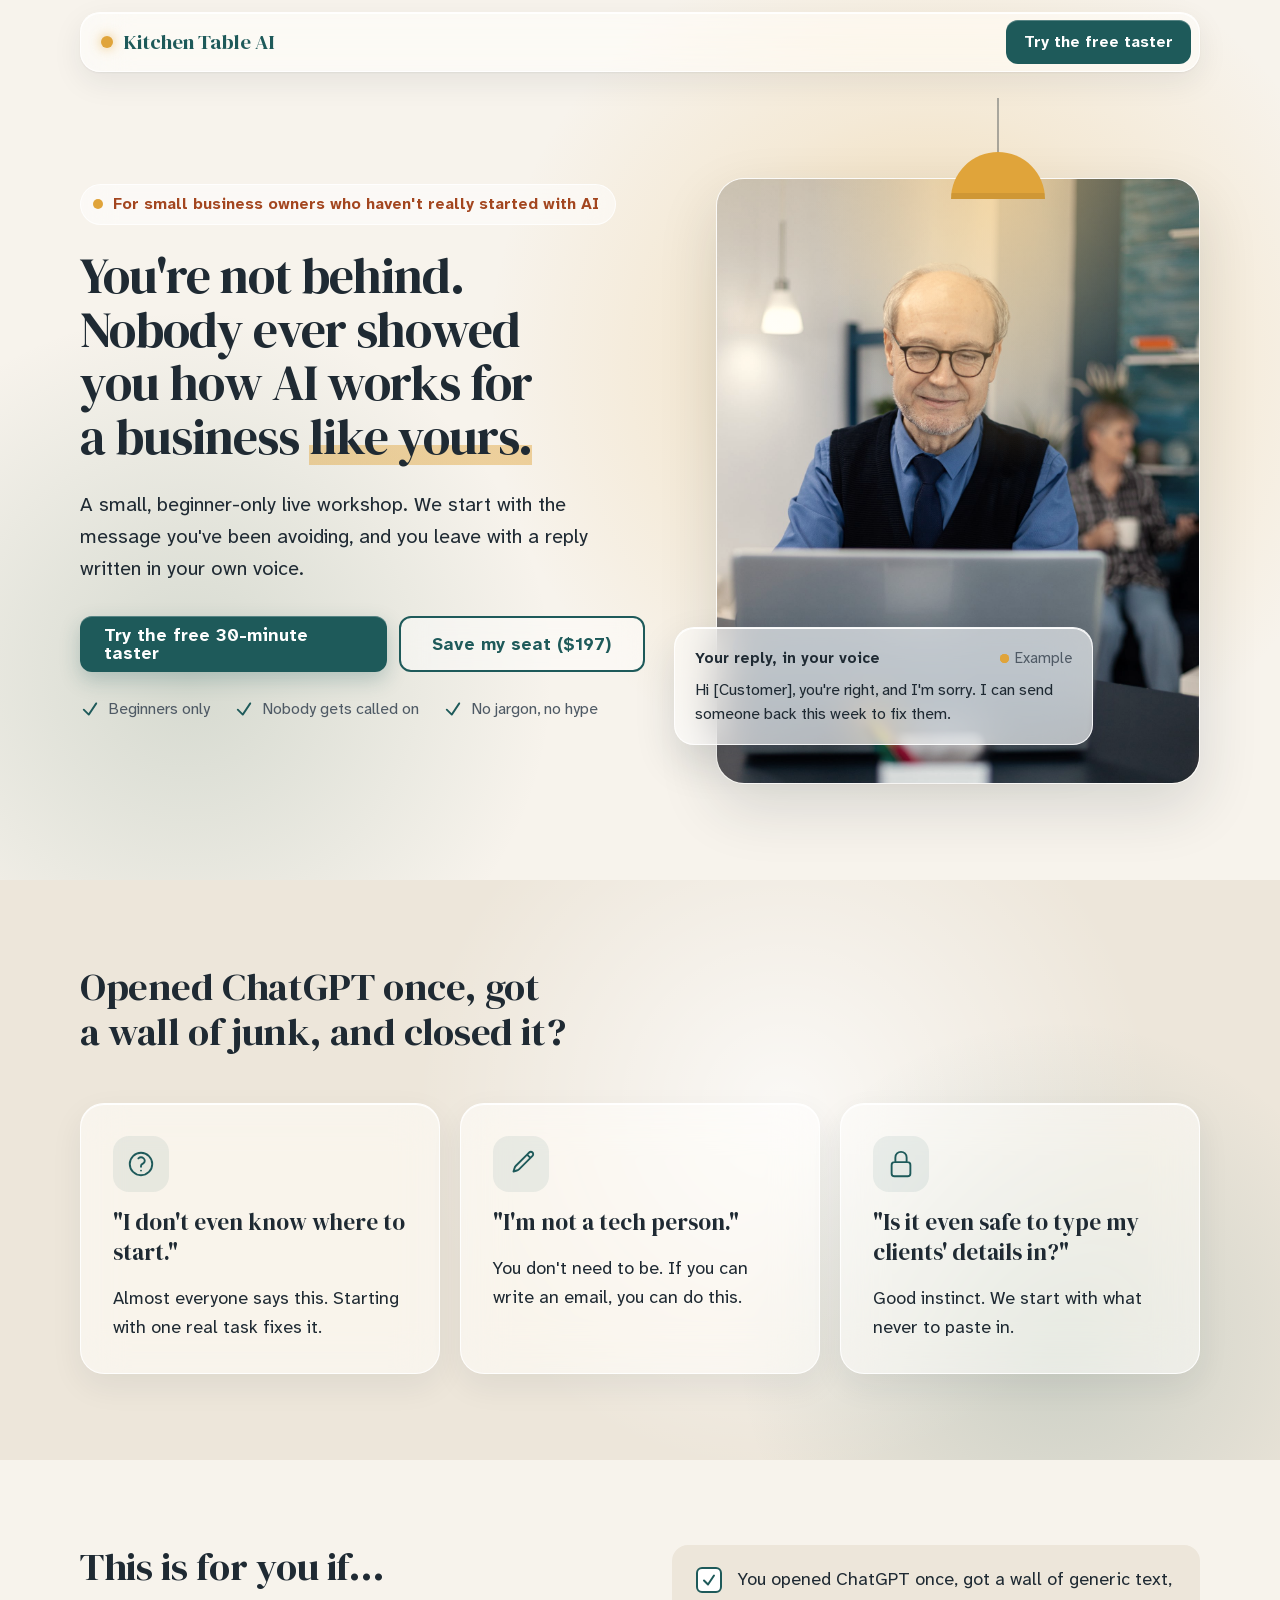
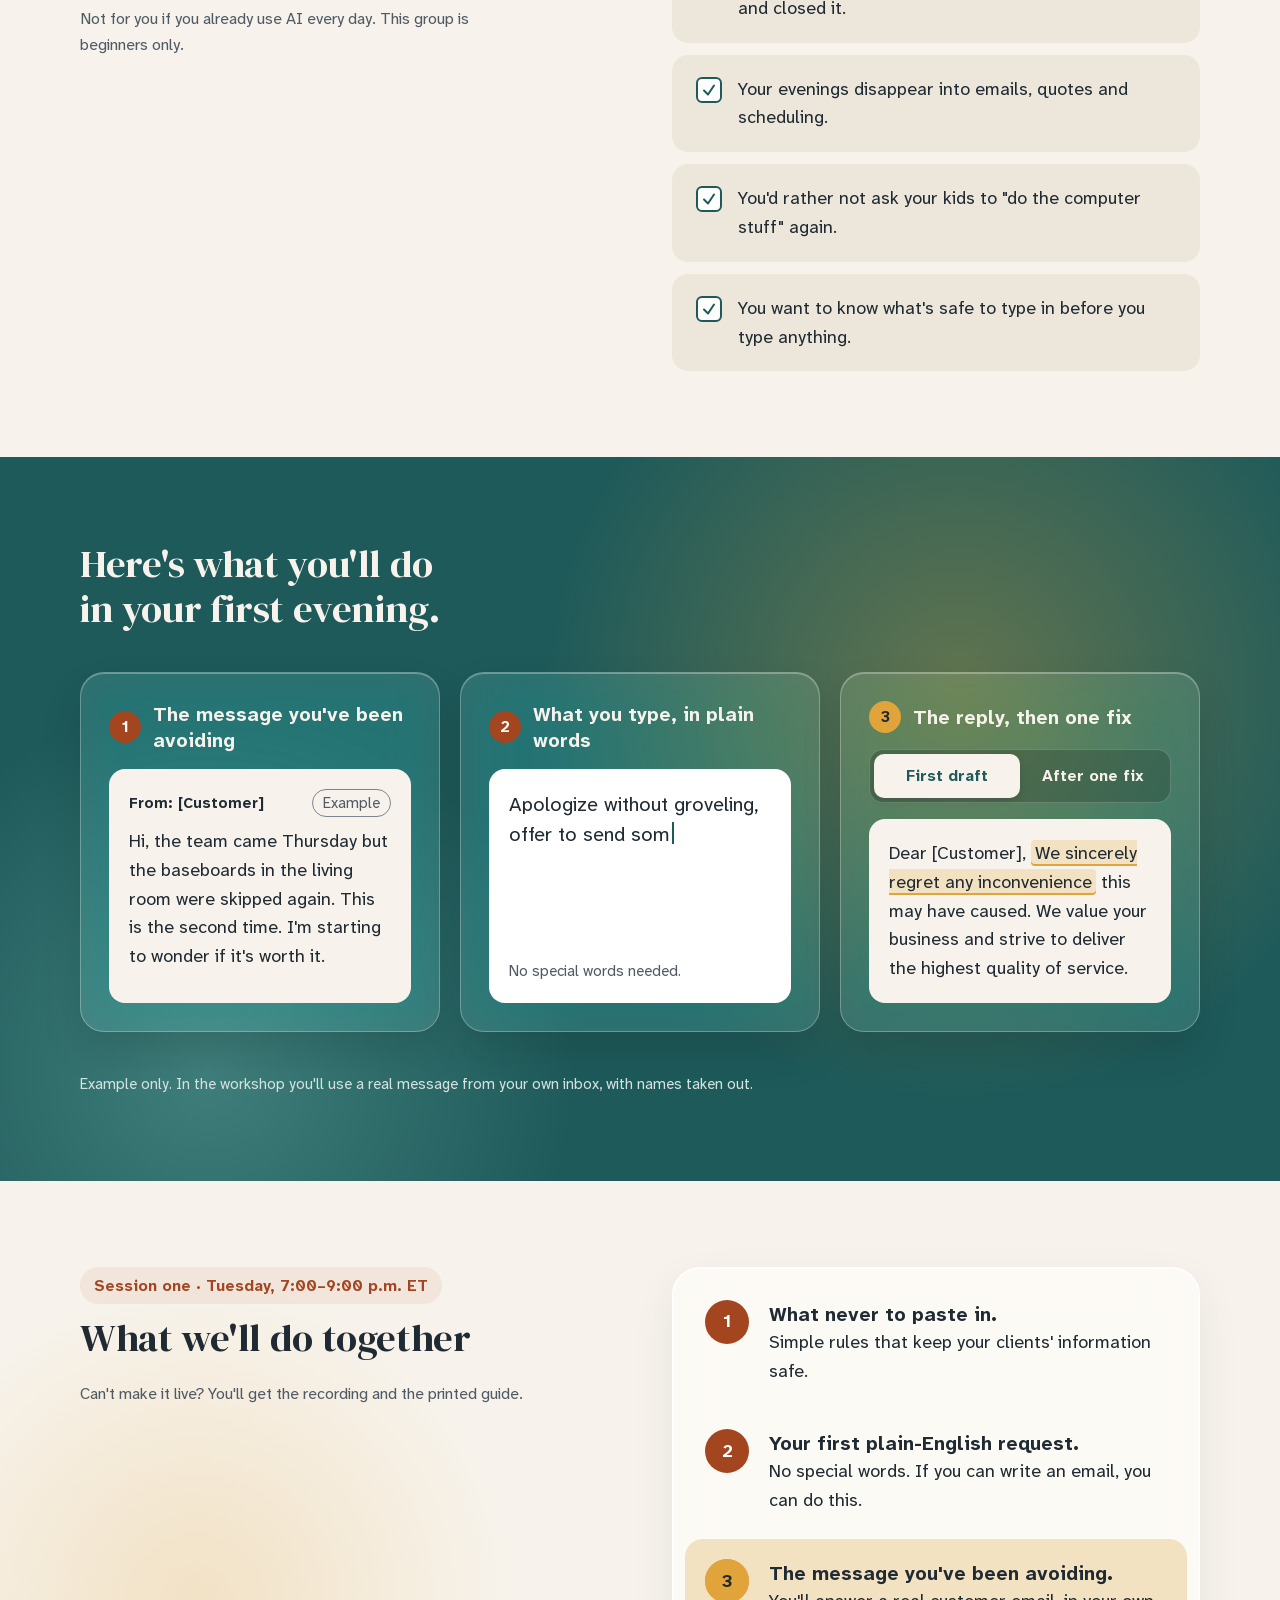
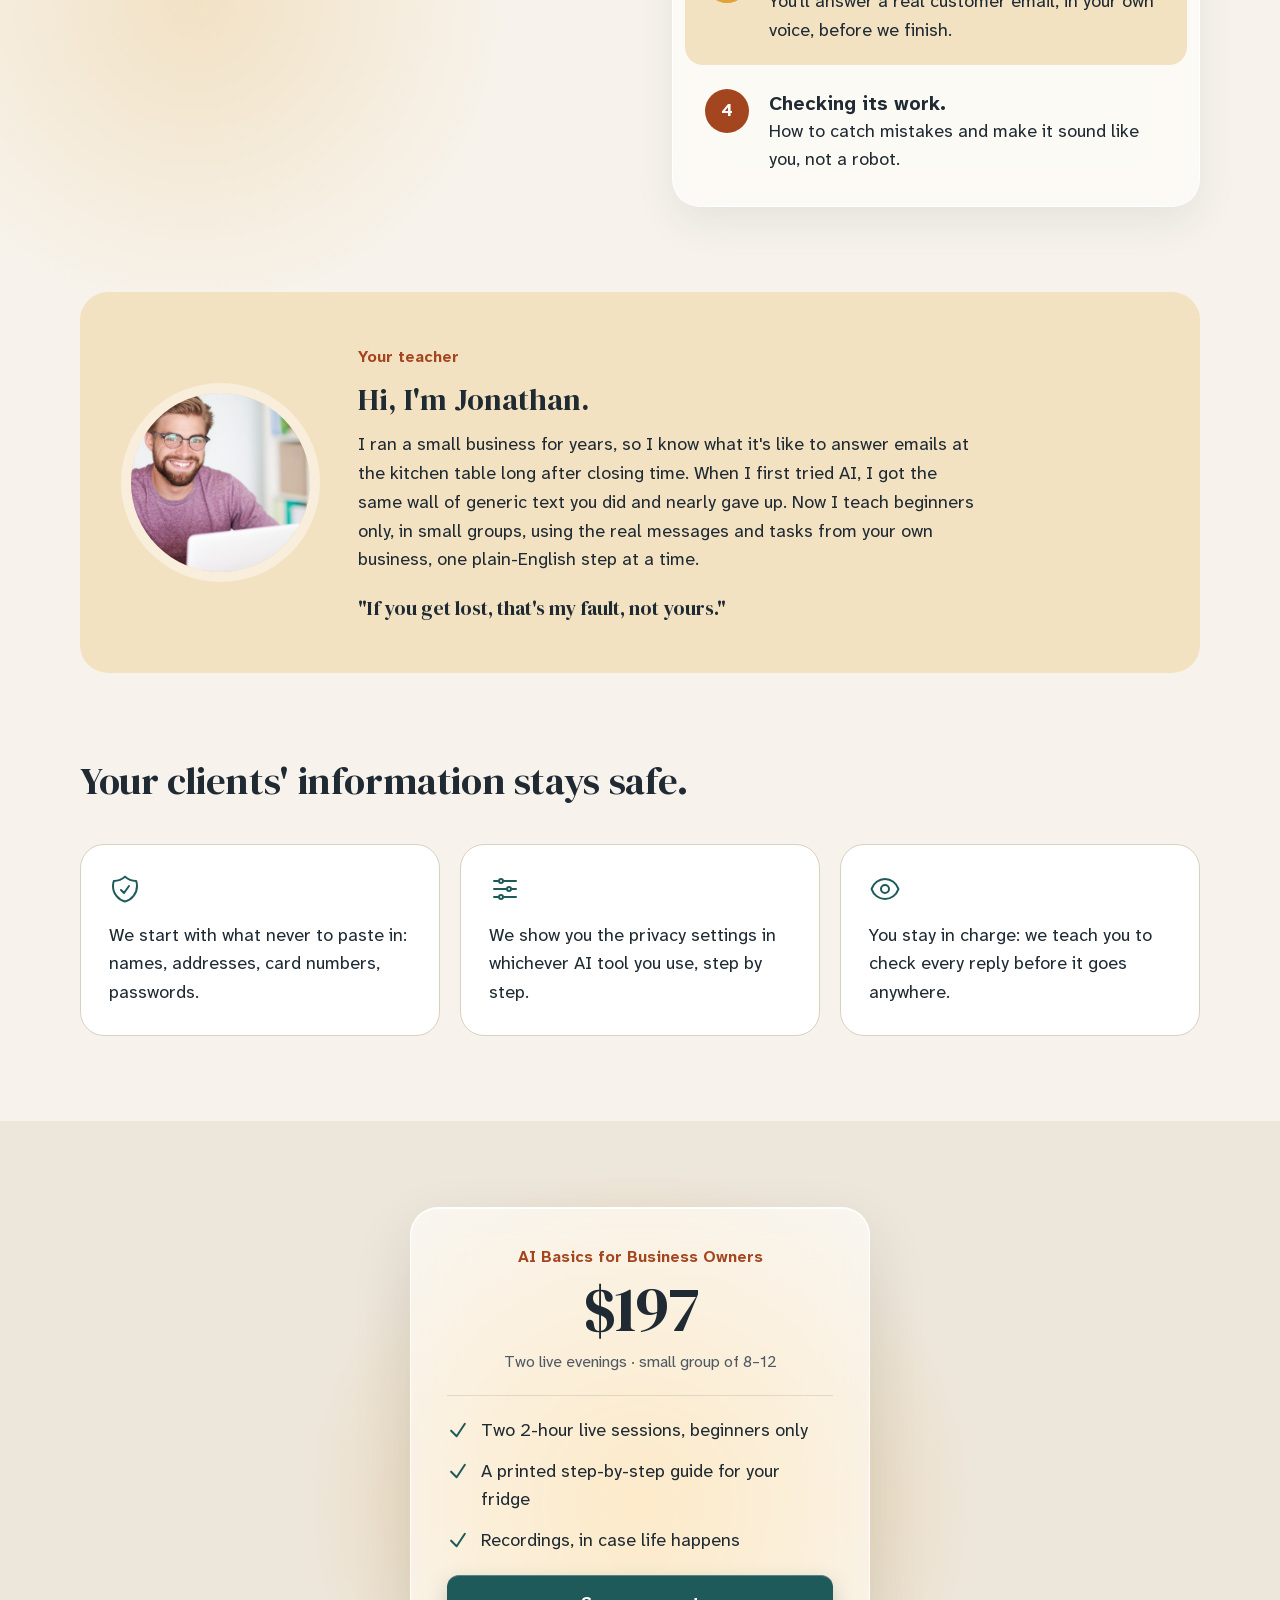
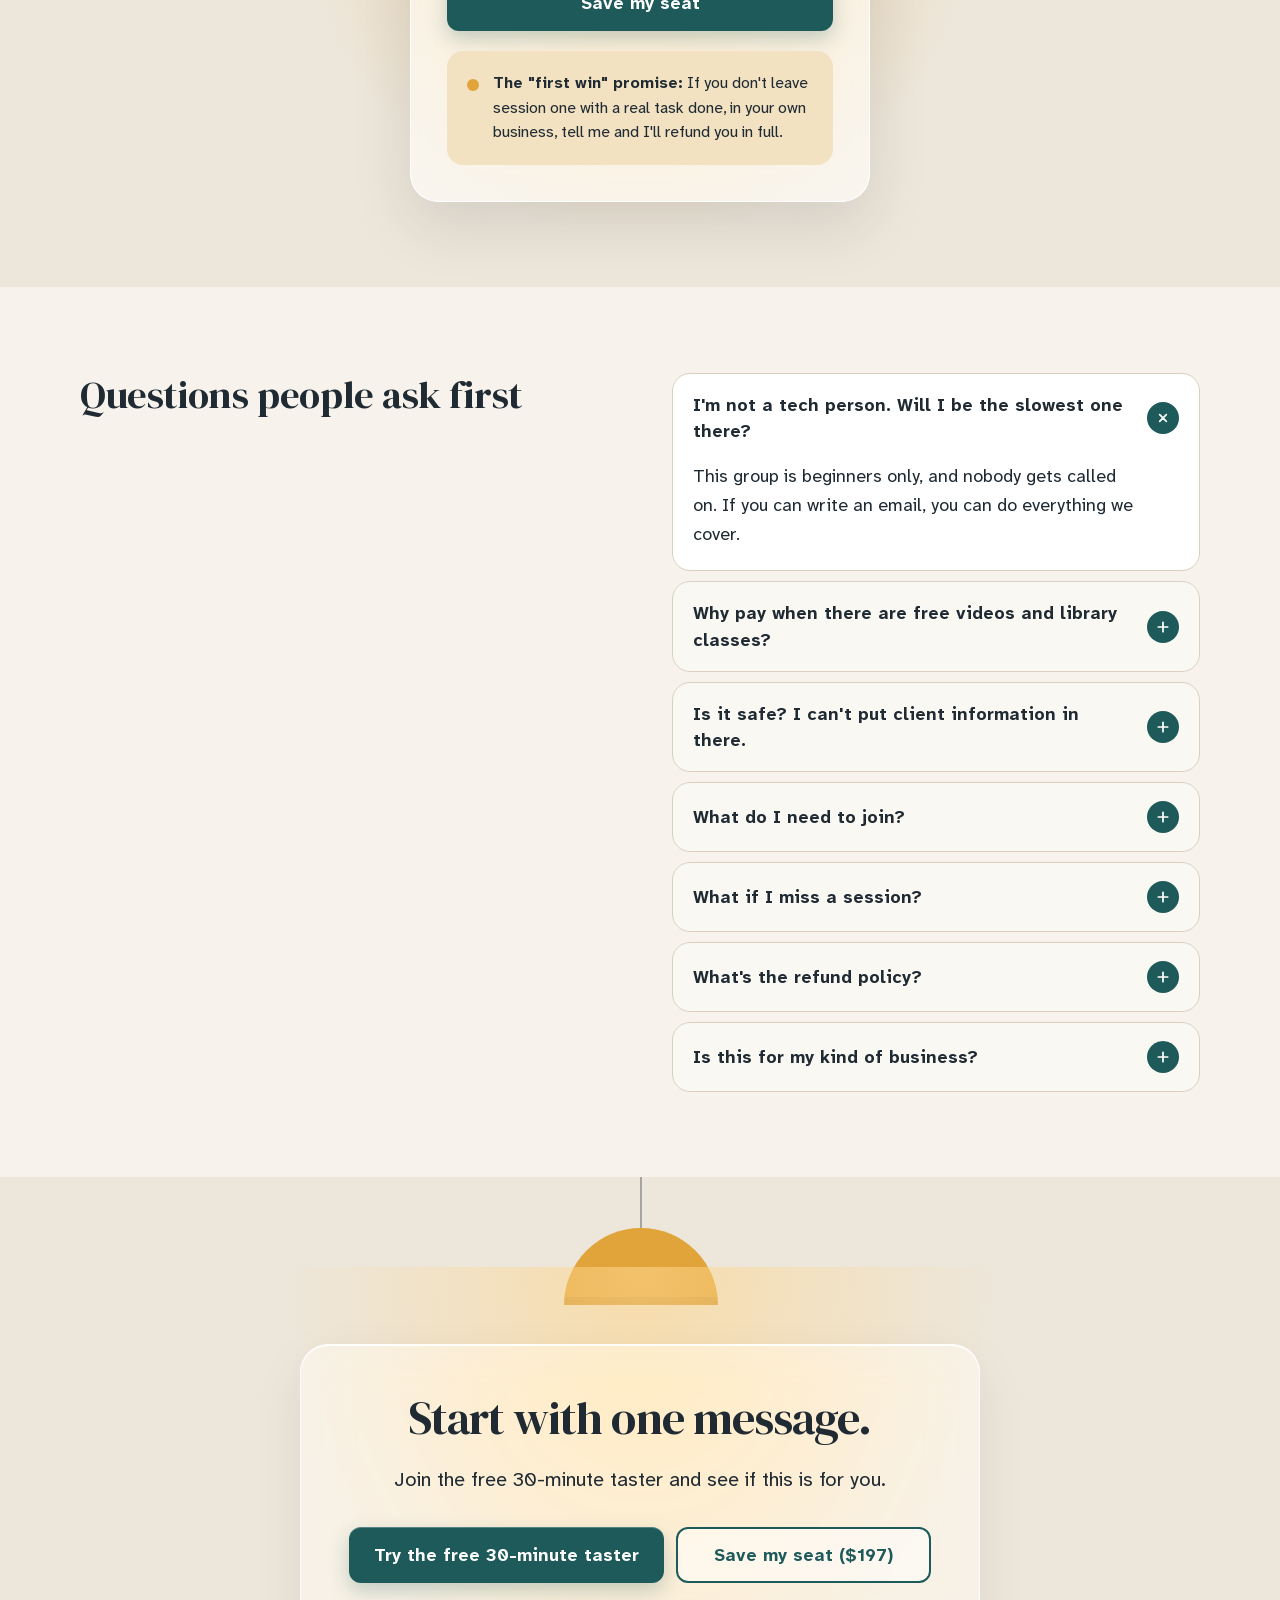
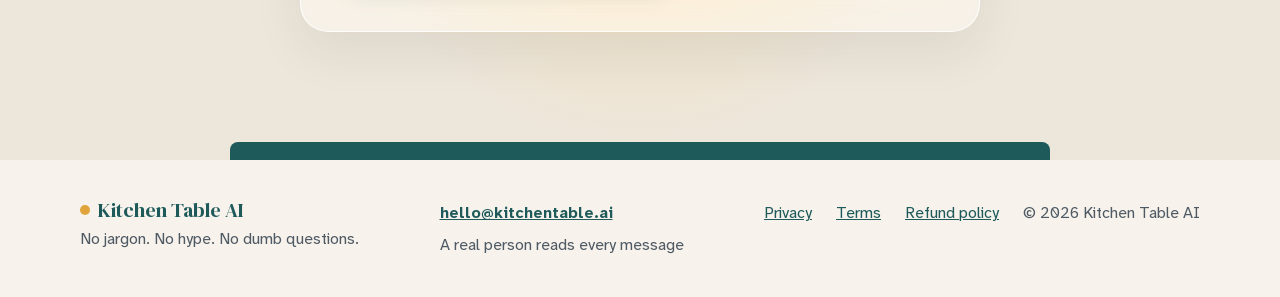
==== commit 444d705e: "Add real taster signup before the thank-you page The taster buttons used to jump straight to "You're" ====
--- a/index.html
+++ b/index.html
@@ -34,6 +34,36 @@
     .f2:focus-visible{outline:3px solid #F7F3EC !important;outline-offset:2px !important}
     .h5:hover{background:#154242 !important;color:#fff !important;transform:translateY(-2px) !important}
     .h6:hover{background:rgba(255,255,255,0.85) !important;color:#154242 !important;transform:translateY(-2px) !important}
+    /* Taster signup dialog */
+    .signup { width: min(520px, calc(100% - 32px)); max-height: calc(100dvh - 32px); margin: auto; padding: 0; border: 1px solid rgba(255,255,255,0.9); border-radius: 28px; background: #FBF8F3; color: #1F2A33; box-shadow: 0 30px 80px rgba(31,42,51,0.28); overflow: auto; }
+    .signup::backdrop { background: rgba(31,42,51,0.45); backdrop-filter: blur(4px); -webkit-backdrop-filter: blur(4px); }
+    .signup:target:not([open]) { display: block; position: fixed; inset: 0; z-index: 50; }  /* no-JS fallback */
+    html:has(.signup[open]) { overflow: hidden; }
+    .signup__inner { position: relative; padding: clamp(28px, 5vw, 40px); display: flex; flex-direction: column; gap: 20px; }
+    .signup__lamp { position: absolute; top: 0; right: 40px; width: 72px; height: 36px; background: #E0A43A; border-radius: 0 0 999px 999px; }
+    .signup__close { position: absolute; top: 12px; left: 12px; width: 44px; height: 44px; border-radius: 12px; border: none; background: transparent; color: #4F5A65; display: flex; align-items: center; justify-content: center; cursor: pointer; text-decoration: none; }
+    .signup__close:hover { background: rgba(30,90,90,0.07); color: #1F2A33; }
+    .signup__eyebrow { color: #A3461F; font-weight: 700; font-size: 16px; padding-top: 28px; }
+    .signup h2 { font: 400 clamp(30px, 5vw, 38px)/1.12 var(--display), serif; letter-spacing: -0.01em; text-wrap: balance; }
+    .signup__when { display: flex; align-items: center; gap: 10px; background: #F3E2C2; border-radius: 14px; padding: 12px 16px; font-weight: 700; font-size: 16px; }
+    .signup form { display: flex; flex-direction: column; gap: 16px; }
+    .field { display: flex; flex-direction: column; gap: 6px; }
+    .field label { font-weight: 700; font-size: 17px; }
+    .field input { height: 56px; width: 100%; border: 2px solid #7A8590; border-radius: 10px; padding: 0 16px; font: 18px/1 var(--body), sans-serif; color: #1F2A33; background: #fff; }
+    .field input:focus-visible { outline: 3px solid #1E5A5A; outline-offset: 2px; border-color: #1E5A5A; }
+    .field input[aria-invalid="true"] { border-color: #A3261F; }
+    .field__error { color: #A3261F; font-weight: 700; font-size: 15px; }
+    .signup__submit { height: 56px; border: none; border-radius: 12px; background: #1E5A5A; color: #fff; font: 700 18px/1 var(--body), sans-serif; cursor: pointer; box-shadow: inset 0 1px 0 rgba(255,255,255,0.25), 0 8px 20px rgba(30,90,90,0.25); transition: background .2s, transform .2s; }
+    .signup__submit:hover { background: #154242; transform: translateY(-1px); }
+    .signup__submit:focus-visible { outline: 3px solid #1E5A5A; outline-offset: 2px; }
+    .signup__submit[disabled] { opacity: 0.65; cursor: progress; transform: none; }
+    .signup__fine { font-size: 15px; color: #4F5A65; text-align: center; }
+    .signup__alert { color: #A3261F; font-weight: 700; font-size: 16px; }
+    .vh { position: absolute !important; width: 1px; height: 1px; margin: -1px; padding: 0; overflow: hidden; clip: rect(0 0 0 0); white-space: nowrap; border: 0; }
+    @media (prefers-reduced-motion: no-preference) {
+      .signup[open] { animation: signup-in .45s cubic-bezier(.2,.7,.2,1); }
+      @keyframes signup-in { from { opacity: 0; transform: translateY(24px) scale(.98); } }
+    }
   </style>
 </head>
 <body>
@@ -42,7 +72,7 @@
 <div style="position:sticky;top:0;z-index:20;padding:12px clamp(12px,3vw,32px)">
   <header role="banner" style="max-width:1120px;margin:0 auto;height:60px;border-radius:20px;padding:0 8px 0 20px;display:flex;align-items:center;justify-content:space-between;gap:12px;background:rgba(255,255,255,0.55);backdrop-filter:blur(24px) saturate(170%);-webkit-backdrop-filter:blur(24px) saturate(170%);border:1px solid rgba(255,255,255,0.8);box-shadow:inset 0 1px 0 rgba(255,255,255,0.9),0 1px 2px rgba(31,42,51,0.06),0 10px 30px rgba(31,42,51,0.08)">
     <a href="/" style="display:flex;align-items:center;gap:10px;text-decoration:none;color:#1E5A5A;font:600 clamp(19px,1.6vw,23px)/1 var(--display),serif;white-space:nowrap"><span style="width:12px;height:12px;border-radius:50%;background:#E0A43A;box-shadow:0 0 12px rgba(224,164,58,0.7);flex:none"></span>Kitchen Table AI</a>
-    <a class="h1 f1" href="/thank-you" style="display:inline-flex;align-items:center;height:44px;padding:0 clamp(14px,1.4vw,20px);border-radius:12px;background:#1E5A5A;color:#fff;font:700 clamp(16px,1.25vw,18px)/1 var(--body),sans-serif;text-decoration:none;white-space:nowrap;box-shadow:inset 0 1px 0 rgba(255,255,255,0.25);transition:transform .2s,background .2s">Try the free taster</a>
+    <a class="h1 f1" href="#taster" data-cta="header" style="display:inline-flex;align-items:center;height:44px;padding:0 clamp(14px,1.4vw,20px);border-radius:12px;background:#1E5A5A;color:#fff;font:700 clamp(16px,1.25vw,18px)/1 var(--body),sans-serif;text-decoration:none;white-space:nowrap;box-shadow:inset 0 1px 0 rgba(255,255,255,0.25);transition:transform .2s,background .2s">Try the free taster</a>
   </header>
 </div>
 
@@ -56,7 +86,7 @@
       <h1 data-in="2" style="font:600 clamp(36px,3.9vw,56px)/1.08 var(--display),serif;letter-spacing:-0.02em;text-wrap:balance">You're not behind. Nobody ever showed you how AI works for a business <span style="background:linear-gradient(transparent 62%,rgba(224,164,58,0.45) 62%,rgba(224,164,58,0.45) 92%,transparent 92%)">like yours.</span></h1>
       <p data-in="3" style="font-size:20px;line-height:1.6;max-width:32em;color:#1F2A33;text-wrap:pretty">A small, beginner-only live workshop. We start with the message you've been avoiding, and you leave with a reply written in your own voice.</p>
       <div data-in="4" style="display:flex;flex-wrap:wrap;gap:12px;padding-top:8px">
-        <a class="h2 f1" href="/thank-you" style="flex:1 1 280px;display:inline-flex;align-items:center;justify-content:center;height:56px;padding:0 24px;border-radius:12px;background:#1E5A5A;color:#fff;font:700 18px/1 var(--body),sans-serif;text-decoration:none;box-shadow:inset 0 1px 0 rgba(255,255,255,0.25),0 8px 20px rgba(30,90,90,0.25);transition:transform .2s,box-shadow .2s,background .2s">Try the free 30-minute taster</a>
+        <a class="h2 f1" href="#taster" data-cta="hero" style="flex:1 1 280px;display:inline-flex;align-items:center;justify-content:center;height:56px;padding:0 24px;border-radius:12px;background:#1E5A5A;color:#fff;font:700 18px/1 var(--body),sans-serif;text-decoration:none;box-shadow:inset 0 1px 0 rgba(255,255,255,0.25),0 8px 20px rgba(30,90,90,0.25);transition:transform .2s,box-shadow .2s,background .2s">Try the free 30-minute taster</a>
         <a class="h3 f1" href="#price" style="flex:1 1 220px;display:inline-flex;align-items:center;justify-content:center;height:56px;padding:0 24px;border-radius:12px;border:2px solid #1E5A5A;background:rgba(255,255,255,0.45);backdrop-filter:blur(12px);-webkit-backdrop-filter:blur(12px);color:#1E5A5A;font:700 18px/1 var(--body),sans-serif;text-decoration:none;transition:transform .2s,background .2s">Save my seat ($197)</a>
       </div>
       <div data-in="5" style="display:flex;flex-wrap:wrap;gap:8px 24px;color:#4F5A65;font-size:16px">
@@ -292,7 +322,7 @@
     <h2 style="font:600 clamp(36px,3.6vw,52px)/1.1 var(--display),serif;letter-spacing:-0.02em">Start with one message.</h2>
     <p style="font-size:20px">Join the free 30-minute taster and see if this is for you.</p>
     <div style="display:flex;flex-wrap:wrap;justify-content:center;gap:12px;width:100%;padding-top:12px">
-      <a class="h5 f1" href="/thank-you" style="flex:1 1 260px;display:inline-flex;align-items:center;justify-content:center;height:56px;padding:0 24px;border-radius:12px;background:#1E5A5A;color:#fff;font:700 18px/1 var(--body),sans-serif;text-decoration:none;box-shadow:inset 0 1px 0 rgba(255,255,255,0.25),0 8px 20px rgba(30,90,90,0.25);transition:transform .2s,background .2s">Try the free 30-minute taster</a>
+      <a class="h5 f1" href="#taster" data-cta="final" style="flex:1 1 260px;display:inline-flex;align-items:center;justify-content:center;height:56px;padding:0 24px;border-radius:12px;background:#1E5A5A;color:#fff;font:700 18px/1 var(--body),sans-serif;text-decoration:none;box-shadow:inset 0 1px 0 rgba(255,255,255,0.25),0 8px 20px rgba(30,90,90,0.25);transition:transform .2s,background .2s">Try the free 30-minute taster</a>
       <a class="h6 f1" href="#price" style="flex:1 1 200px;display:inline-flex;align-items:center;justify-content:center;height:56px;padding:0 24px;border-radius:12px;border:2px solid #1E5A5A;background:rgba(255,255,255,0.5);color:#1E5A5A;font:700 18px/1 var(--body),sans-serif;text-decoration:none;transition:transform .2s,background .2s">Save my seat ($197)</a>
     </div>
   </div>
@@ -317,6 +347,46 @@
     </div>
   </div>
 </footer>
+
+<!-- Taster signup. Every "Try the free taster" button opens this. Netlify Forms stores submissions (form name: taster-signup). -->
+<dialog class="signup" id="taster" aria-labelledby="signup-title" aria-describedby="signup-desc">
+  <div class="signup__inner">
+    <span class="signup__lamp" aria-hidden="true"></span>
+    <a class="signup__close" href="#" data-close aria-label="Close">
+      <svg width="22" height="22" viewBox="0 0 24 24" fill="none" stroke="currentColor" stroke-width="2.2" stroke-linecap="round" aria-hidden="true"><path d="M6 6l12 12M18 6 6 18"/></svg>
+    </a>
+    <p class="signup__eyebrow">Free 30-minute taster</p>
+    <h2 id="signup-title">Save your free spot.</h2>
+    <p id="signup-desc">Two quick details and you're in. I'll email you the link to join.</p>
+    <!-- TODO: replace the date placeholder (also on thank-you.html). -->
+    <p class="signup__when">
+      <svg width="22" height="22" viewBox="0 0 24 24" fill="none" stroke="#1E5A5A" stroke-width="1.8" stroke-linecap="round" stroke-linejoin="round" aria-hidden="true"><path d="M6.75 3v2.25M17.25 3v2.25M3 18.75V7.5a2.25 2.25 0 0 1 2.25-2.25h13.5A2.25 2.25 0 0 1 21 7.5v11.25m-18 0A2.25 2.25 0 0 0 5.25 21h13.5A2.25 2.25 0 0 0 21 18.75m-18 0v-7.5A2.25 2.25 0 0 1 5.25 9h13.5A2.25 2.25 0 0 1 21 11.25v7.5"/></svg>
+      [Day, Month Date] · 7:00–7:30 p.m. ET · Online
+    </p>
+    <form name="taster-signup" method="POST" action="/thank-you" data-netlify="true" netlify-honeypot="website" novalidate>
+      <input type="hidden" name="form-name" value="taster-signup">
+      <input type="hidden" name="cta" value="">
+      <input type="hidden" name="utm_source" value="">
+      <input type="hidden" name="utm_medium" value="">
+      <input type="hidden" name="utm_campaign" value="">
+      <input type="hidden" name="referrer" value="">
+      <p class="vh"><label>Leave this empty: <input name="website" tabindex="-1" autocomplete="off"></label></p>
+      <div class="field">
+        <label for="su-name">First name</label>
+        <input id="su-name" name="first_name" type="text" autocomplete="given-name" autocapitalize="words" maxlength="60" required aria-describedby="su-name-err">
+        <p class="field__error" id="su-name-err" hidden>Please add your first name.</p>
+      </div>
+      <div class="field">
+        <label for="su-email">Email</label>
+        <input id="su-email" name="email" type="email" inputmode="email" autocomplete="email" autocapitalize="off" spellcheck="false" maxlength="254" required aria-describedby="su-email-err">
+        <p class="field__error" id="su-email-err" hidden>Please check your email address. It should look like name@example.com.</p>
+      </div>
+      <p class="signup__alert" id="su-alert" role="alert" hidden>Sorry, that didn't go through. Please try again, or email hello@kitchentable.ai and I'll add you myself.</p>
+      <button class="signup__submit" type="submit">Save my free spot</button>
+      <p class="signup__fine">Free. No card needed. I'll only email you about the taster.</p>
+    </form>
+  </div>
+</dialog>
 
 <script>
 (function () {
@@ -362,6 +432,82 @@
     });
   });
 
+  /* ---- Taster signup ---- */
+  var dlg = document.getElementById('taster');
+  var form = dlg.querySelector('form');
+  var nameIn = form.first_name, emailIn = form.email;
+  var alertEl = document.getElementById('su-alert');
+  var submitBtn = form.querySelector('[type=submit]');
+  var lastTrigger = null;
+
+  // Attribution: where did this signup come from?
+  try {
+    var params = new URLSearchParams(location.search);
+    ['utm_source', 'utm_medium', 'utm_campaign'].forEach(function (k) {
+      var v = params.get(k) || sessionStorage.getItem(k) || '';
+      if (params.get(k)) sessionStorage.setItem(k, v);
+      form[k].value = v;
+    });
+  } catch (e) {}
+  form.referrer.value = document.referrer || '';
+
+  function openSignup(trigger) {
+    lastTrigger = trigger || null;
+    form.cta.value = (trigger && trigger.dataset.cta) || 'direct';
+    if (dlg.showModal) { if (!dlg.open) dlg.showModal(); }
+    else { location.hash = 'taster'; }
+    setTimeout(function () { nameIn.focus(); }, 30);
+  }
+  function closeSignup() {
+    if (dlg.open) dlg.close();
+    if (location.hash === '#taster') history.replaceState(null, '', location.pathname + location.search);
+  }
+  dlg.addEventListener('close', function () { if (lastTrigger) lastTrigger.focus(); });
+  q('a[href="#taster"]').forEach(function (a) {
+    a.addEventListener('click', function (e) { e.preventDefault(); openSignup(a); });
+  });
+  dlg.querySelector('[data-close]').addEventListener('click', function (e) { e.preventDefault(); closeSignup(); });
+  dlg.addEventListener('click', function (e) { if (e.target === dlg) closeSignup(); }); // click on backdrop
+  if (location.hash === '#taster') openSignup(null); // shared links like kitchentable.ai/#taster
+
+  function fieldError(input, errId, bad) {
+    input.setAttribute('aria-invalid', bad ? 'true' : 'false');
+    document.getElementById(errId).hidden = !bad;
+    return bad;
+  }
+  var EMAIL = /^[^\s@]+@[^\s@]+\.[^\s@]{2,}$/;
+  function validate() {
+    nameIn.value = nameIn.value.trim(); emailIn.value = emailIn.value.trim();
+    var badName = fieldError(nameIn, 'su-name-err', !nameIn.value);
+    var badEmail = fieldError(emailIn, 'su-email-err', !EMAIL.test(emailIn.value));
+    if (badName) nameIn.focus(); else if (badEmail) emailIn.focus();
+    return !badName && !badEmail;
+  }
+  // Clear an error as soon as it's fixed (but don't nag while typing).
+  nameIn.addEventListener('input', function () { if (nameIn.getAttribute('aria-invalid') === 'true' && nameIn.value.trim()) fieldError(nameIn, 'su-name-err', false); });
+  emailIn.addEventListener('input', function () { if (emailIn.getAttribute('aria-invalid') === 'true' && EMAIL.test(emailIn.value.trim())) fieldError(emailIn, 'su-email-err', false); });
+
+  form.addEventListener('submit', function (e) {
+    e.preventDefault();
+    alertEl.hidden = true;
+    if (!validate()) return;
+    submitBtn.disabled = true;
+    submitBtn.textContent = 'Saving your spot…';
+    fetch('/', {
+      method: 'POST',
+      headers: { 'Content-Type': 'application/x-www-form-urlencoded' },
+      body: new URLSearchParams(new FormData(form)).toString()
+    }).then(function (res) {
+      if (!res.ok) throw new Error('HTTP ' + res.status);
+      try { sessionStorage.setItem('kt_signup', JSON.stringify({ name: nameIn.value, email: emailIn.value })); } catch (err) {}
+      location.href = '/thank-you';
+    }).catch(function () {
+      alertEl.hidden = false;
+      submitBtn.disabled = false;
+      submitBtn.textContent = 'Save my free spot';
+    });
+  });
+
   /* Motion (skipped when the visitor prefers reduced motion) */
   var showAll = function () { q('[data-reveal]').forEach(function (el) { el.style.opacity = ''; }); };
   window.addEventListener('beforeprint', showAll);
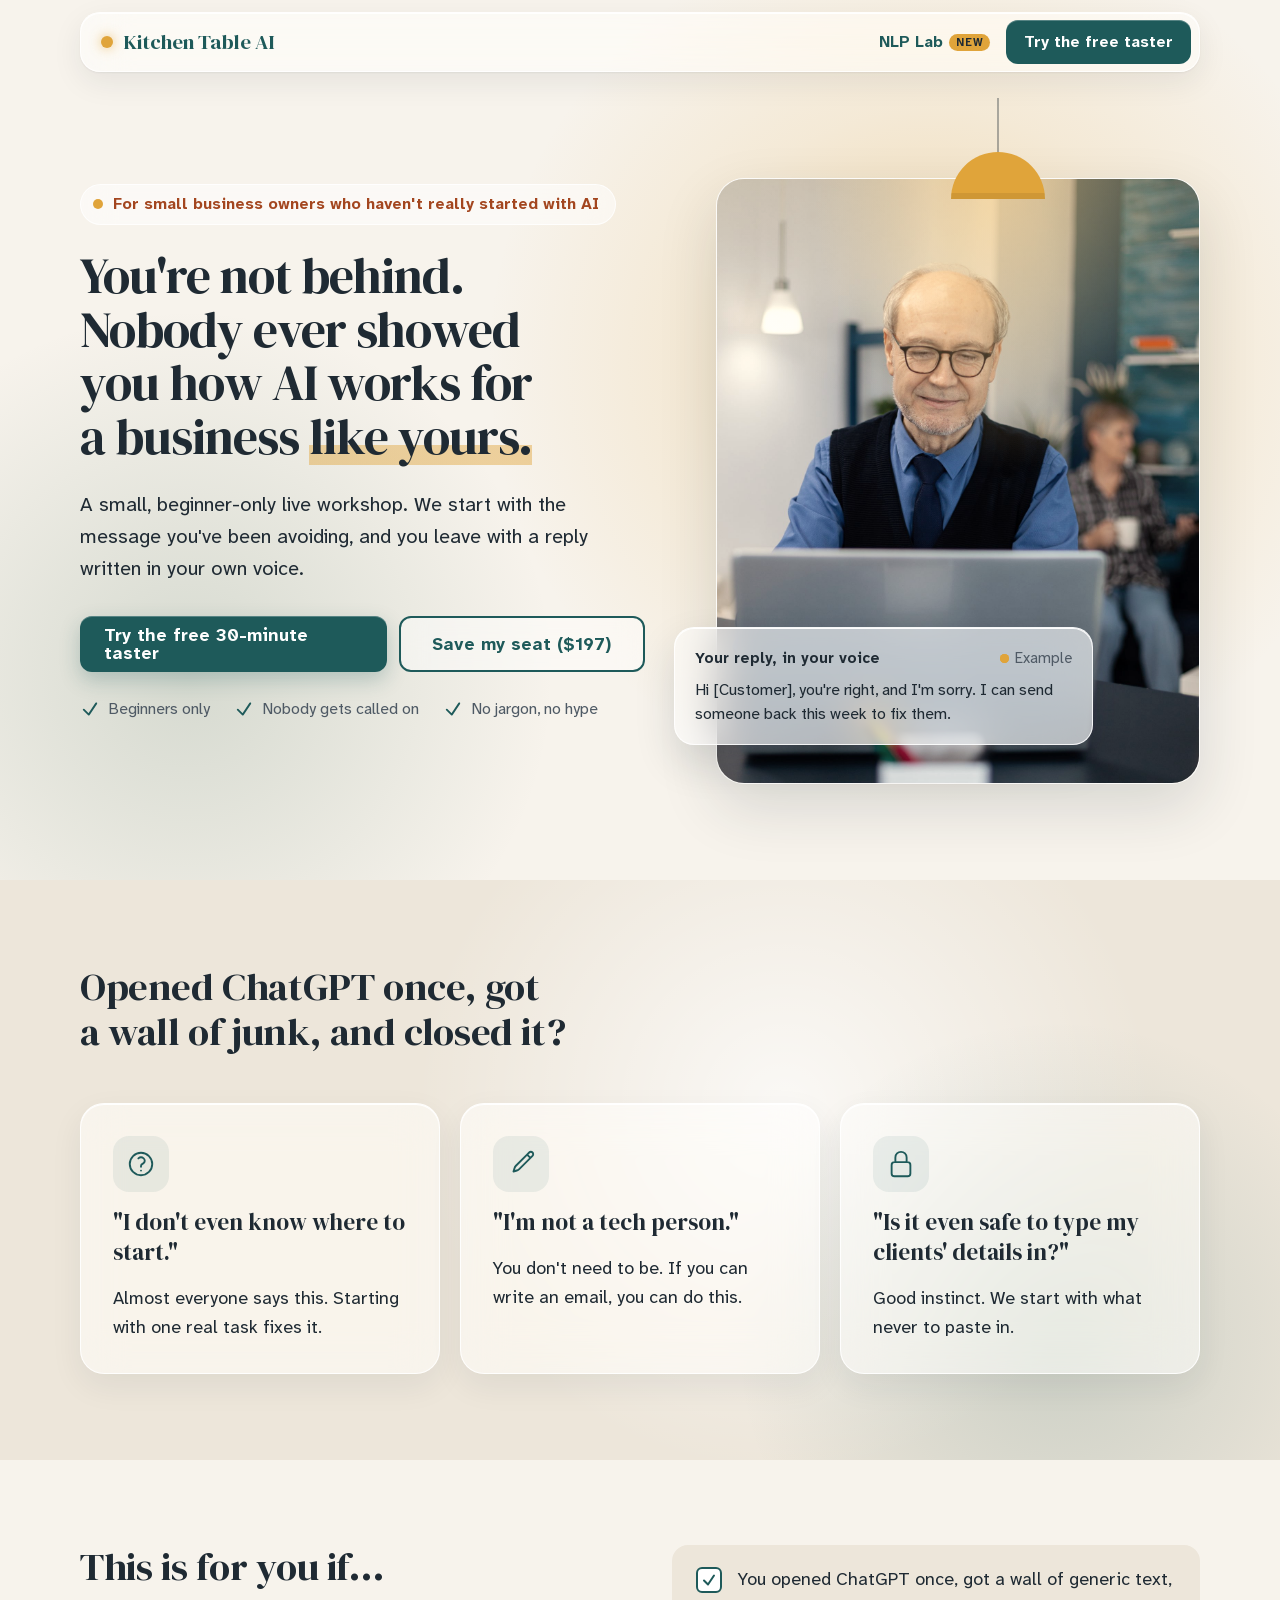
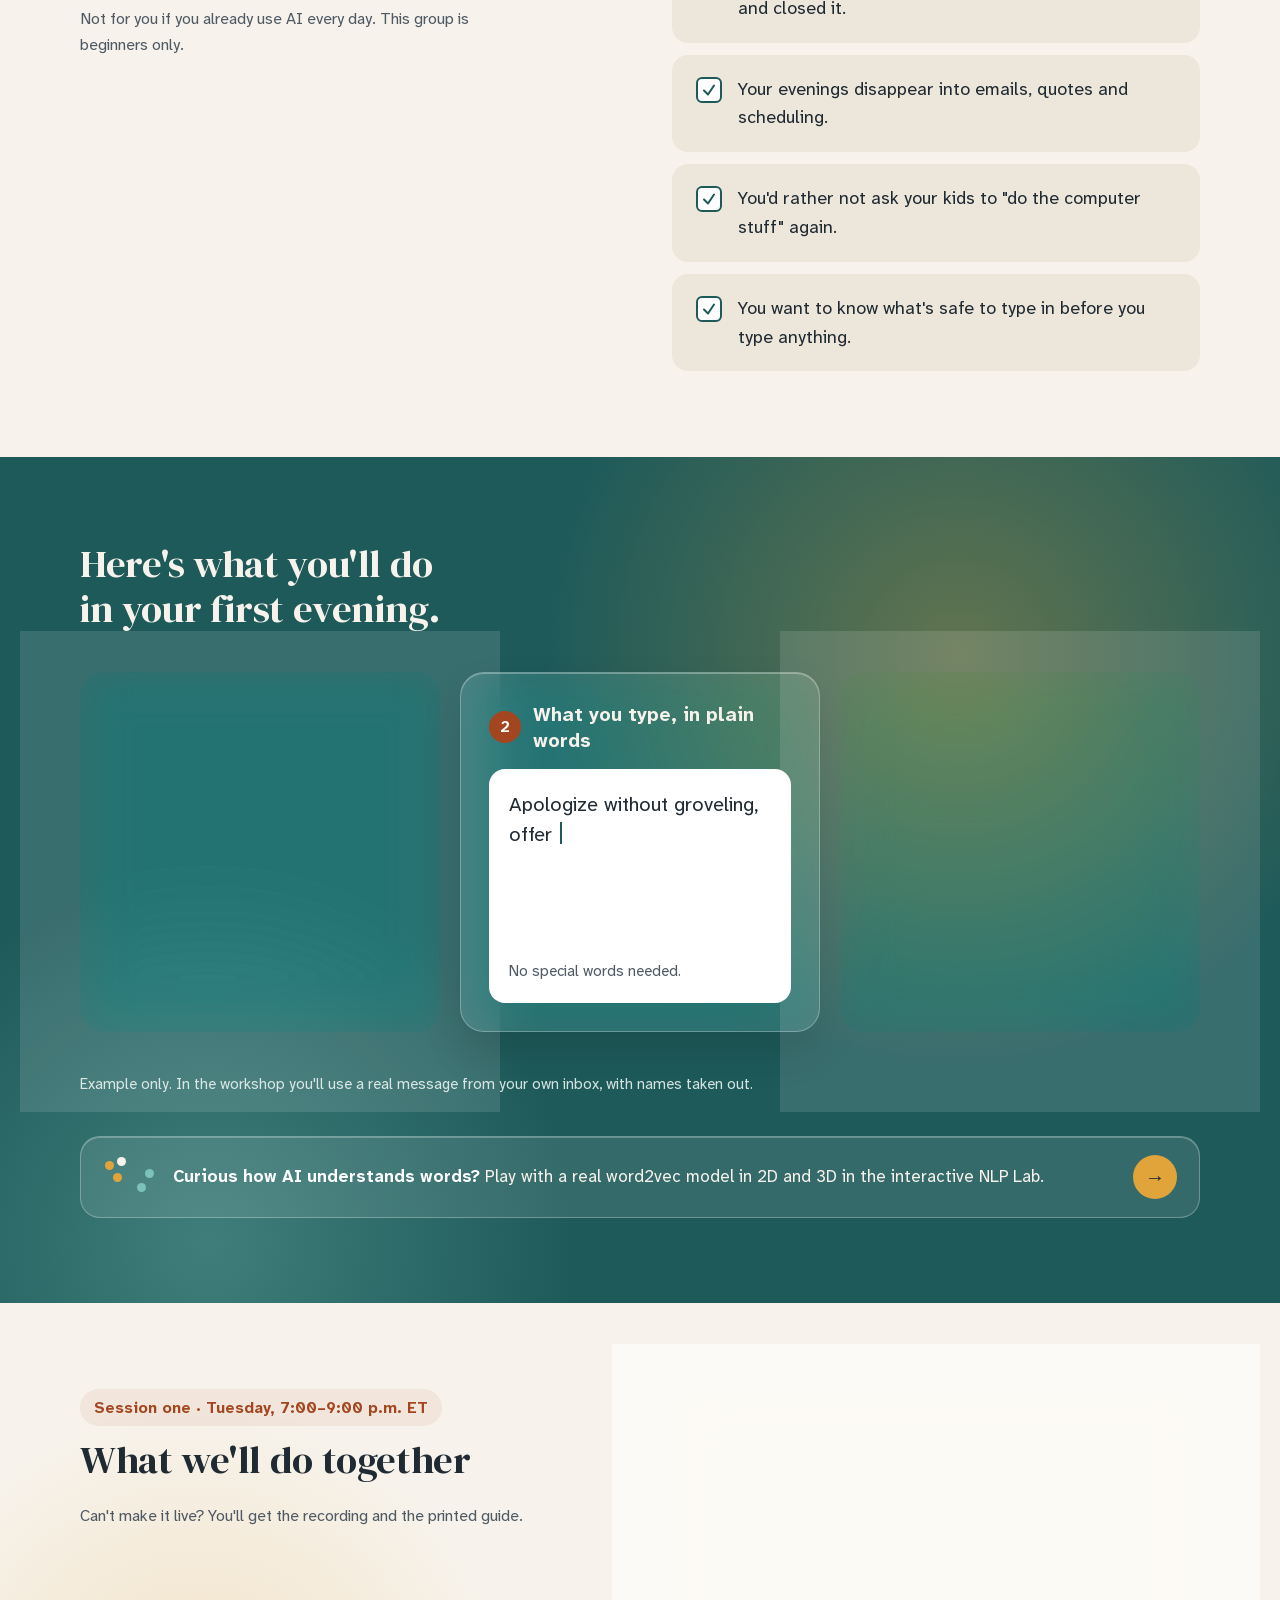
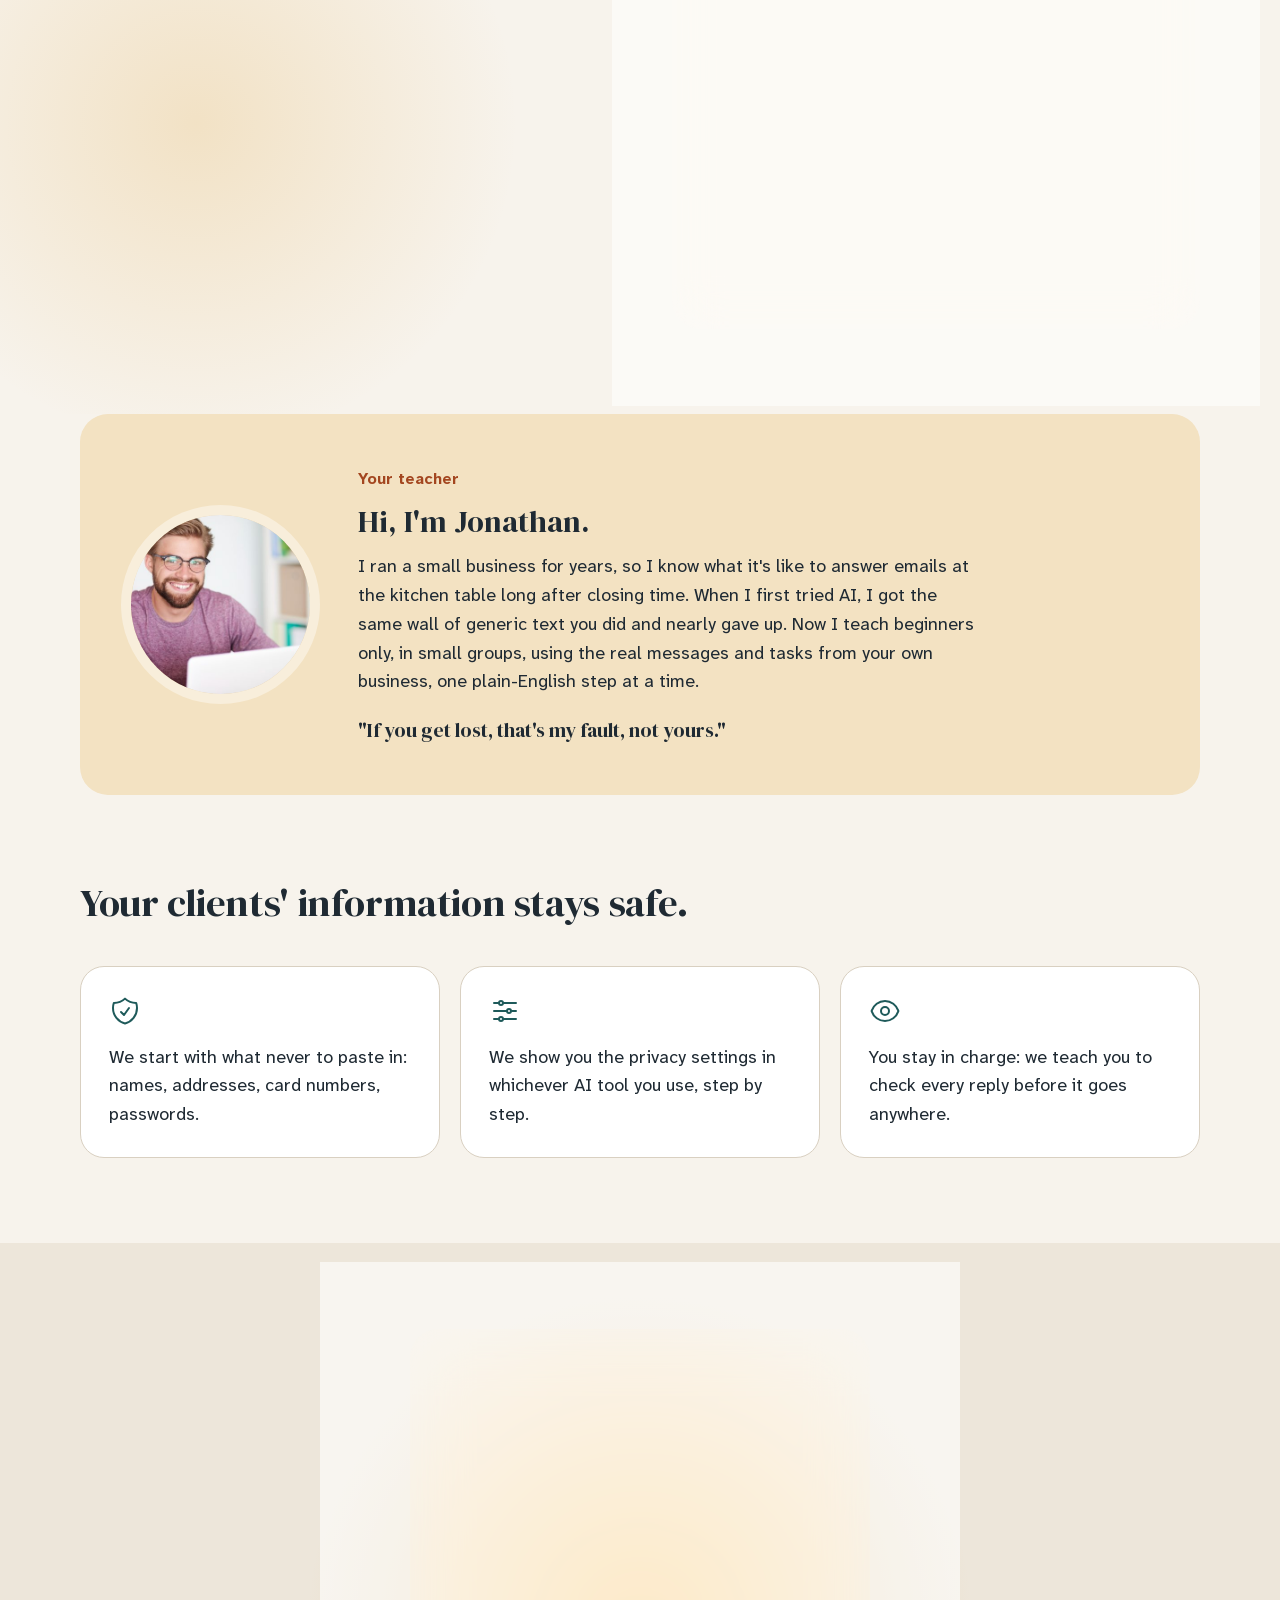
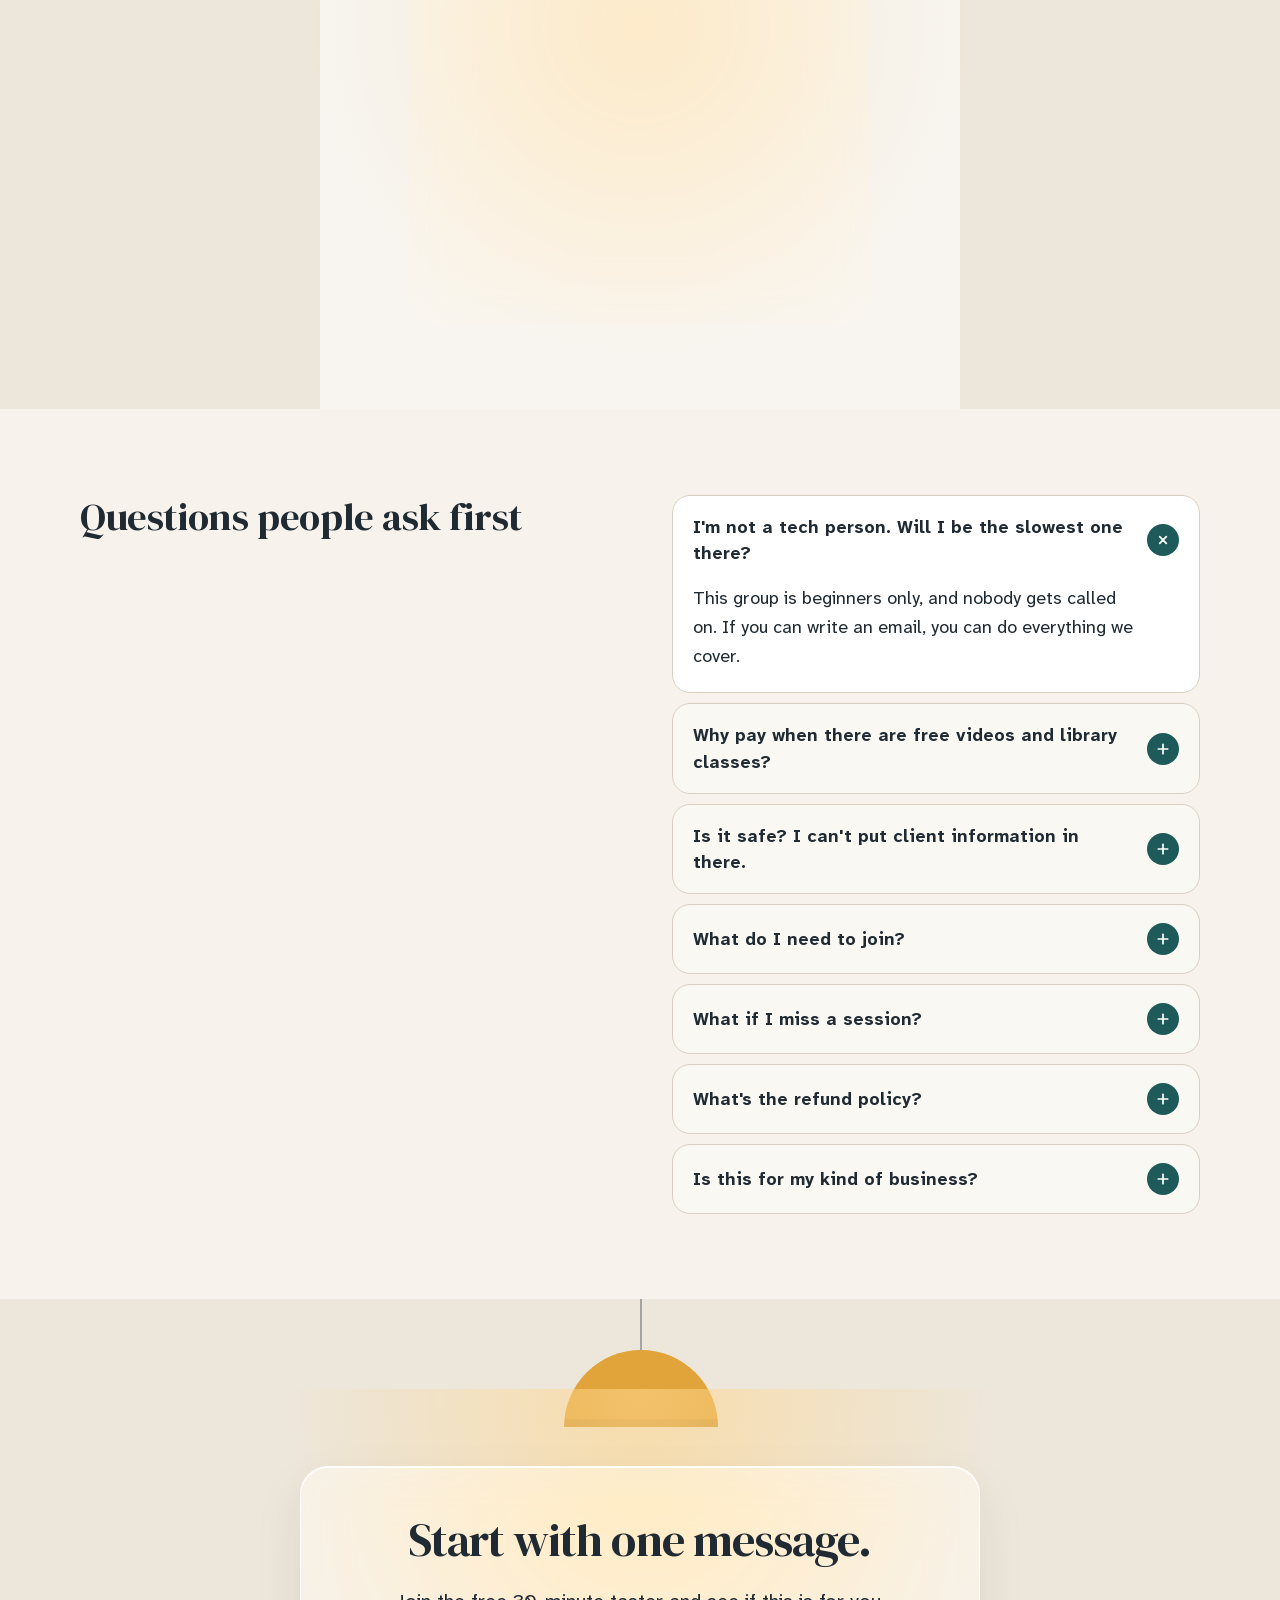
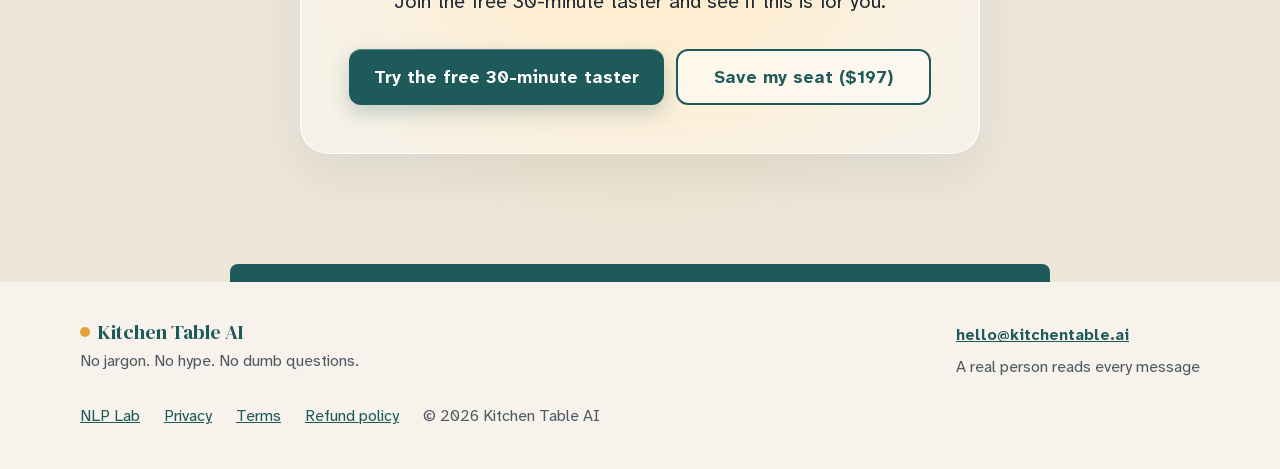
==== commit d972e60b: "Link the NLP Lab from the landing page Header link (logo + NLP Lab only on phones ≤440px, where the " ====
--- a/index.html
+++ b/index.html
@@ -64,6 +64,27 @@
       .signup[open] { animation: signup-in .45s cubic-bezier(.2,.7,.2,1); }
       @keyframes signup-in { from { opacity: 0; transform: translateY(24px) scale(.98); } }
     }
+    /* Link to the NLP Lab */
+    .nav-lab { display: inline-flex; align-items: center; gap: 6px; height: 44px; padding: 0 12px; border-radius: 12px; color: #1E5A5A; font: 700 16px/1 var(--body), sans-serif; text-decoration: none; white-space: nowrap; }
+    .nav-lab:hover { background: rgba(30,90,90,0.08); color: #154242; }
+    .nav-lab:focus-visible, .lab-teaser:focus-visible { outline: 3px solid #E0A43A; outline-offset: 2px; }
+    .nav-lab__new { font-size: 11px; text-transform: uppercase; letter-spacing: .06em; background: #E0A43A; color: #1F2A33; border-radius: 999px; padding: 3px 7px; }
+    @media (max-width: 520px) { .nav-lab__new { display: none; } .nav-lab { padding: 0 8px; } }
+    .cta-short { display: none; }
+    @media (max-width: 520px) { .cta-long { display: none; } .cta-short { display: inline; } }
+    /* Narrow phones: logo + NLP Lab only; the hero's big taster button is on the first screen. */
+    @media (max-width: 440px) { header [data-cta=header] { display: none !important; } .nav-lab { padding: 0 14px; background: rgba(30,90,90,0.08); } }
+    .lab-teaser { display: flex; align-items: center; gap: 18px; padding: 18px 22px; border-radius: 20px; text-decoration: none; color: #F7F3EC; background: rgba(255,255,255,0.1); border: 1px solid rgba(255,255,255,0.28); box-shadow: inset 0 1px 0 rgba(255,255,255,0.25); transition: background .2s, transform .2s; }
+    .lab-teaser:hover { background: rgba(255,255,255,0.18); color: #fff; transform: translateY(-2px); }
+    .lab-teaser__text { flex: 1; font-size: 17px; line-height: 1.5; }
+    .lab-teaser__text strong { color: #fff; }
+    .lab-teaser__go { flex: none; width: 44px; height: 44px; border-radius: 50%; background: #E0A43A; color: #1F2A33; font-weight: 700; font-size: 20px; display: flex; align-items: center; justify-content: center; }
+    .lab-teaser__dots { flex: none; position: relative; width: 52px; height: 44px; }
+    .lab-teaser__dots i { position: absolute; width: 9px; height: 9px; border-radius: 50%; background: #E0A43A; }
+    .lab-teaser__dots i:nth-child(1) { left: 2px; top: 6px; } .lab-teaser__dots i:nth-child(2) { left: 14px; top: 2px; background: #F7F3EC; }
+    .lab-teaser__dots i:nth-child(3) { left: 10px; top: 18px; } .lab-teaser__dots i:nth-child(4) { left: 34px; top: 28px; background: #7CC2B8; }
+    .lab-teaser__dots i:nth-child(5) { left: 42px; top: 14px; background: #7CC2B8; }
+    @media (max-width: 480px) { .lab-teaser__dots { display: none; } .lab-teaser { padding: 16px 18px; } }
   </style>
 </head>
 <body>
@@ -72,7 +93,10 @@
 <div style="position:sticky;top:0;z-index:20;padding:12px clamp(12px,3vw,32px)">
   <header role="banner" style="max-width:1120px;margin:0 auto;height:60px;border-radius:20px;padding:0 8px 0 20px;display:flex;align-items:center;justify-content:space-between;gap:12px;background:rgba(255,255,255,0.55);backdrop-filter:blur(24px) saturate(170%);-webkit-backdrop-filter:blur(24px) saturate(170%);border:1px solid rgba(255,255,255,0.8);box-shadow:inset 0 1px 0 rgba(255,255,255,0.9),0 1px 2px rgba(31,42,51,0.06),0 10px 30px rgba(31,42,51,0.08)">
     <a href="/" style="display:flex;align-items:center;gap:10px;text-decoration:none;color:#1E5A5A;font:600 clamp(19px,1.6vw,23px)/1 var(--display),serif;white-space:nowrap"><span style="width:12px;height:12px;border-radius:50%;background:#E0A43A;box-shadow:0 0 12px rgba(224,164,58,0.7);flex:none"></span>Kitchen Table AI</a>
-    <a class="h1 f1" href="#taster" data-cta="header" style="display:inline-flex;align-items:center;height:44px;padding:0 clamp(14px,1.4vw,20px);border-radius:12px;background:#1E5A5A;color:#fff;font:700 clamp(16px,1.25vw,18px)/1 var(--body),sans-serif;text-decoration:none;white-space:nowrap;box-shadow:inset 0 1px 0 rgba(255,255,255,0.25);transition:transform .2s,background .2s">Try the free taster</a>
+    <nav aria-label="Main" style="display:flex;align-items:center;gap:4px">
+    <a class="nav-lab" href="/nlp/">NLP Lab<span class="nav-lab__new" aria-hidden="true">new</span></a>
+    <a class="h1 f1" href="#taster" data-cta="header" style="display:inline-flex;align-items:center;height:44px;padding:0 clamp(14px,1.4vw,20px);border-radius:12px;background:#1E5A5A;color:#fff;font:700 clamp(16px,1.25vw,18px)/1 var(--body),sans-serif;text-decoration:none;white-space:nowrap;box-shadow:inset 0 1px 0 rgba(255,255,255,0.25);transition:transform .2s,background .2s"><span class="cta-long">Try the free taster</span><span class="cta-short">Free taster</span></a>
+    </nav>
   </header>
 </div>
 
@@ -189,6 +213,11 @@
       </div>
     </div>
     <p style="font-size:15px;color:#D6E4E1">Example only. In the workshop you'll use a real message from your own inbox, with names taken out.</p>
+    <a class="lab-teaser" href="/nlp/">
+      <span class="lab-teaser__dots" aria-hidden="true"><i></i><i></i><i></i><i></i><i></i></span>
+      <span class="lab-teaser__text"><strong>Curious how AI understands words?</strong> Play with a real word2vec model in 2D and 3D in the interactive NLP Lab.</span>
+      <span class="lab-teaser__go" aria-hidden="true">→</span>
+    </a>
   </div>
 </section>
 
@@ -343,7 +372,7 @@
     </div>
     <div style="display:flex;flex-wrap:wrap;gap:8px 24px">
       <!-- TODO: add Privacy, Terms and Refund policy pages. -->
-      <a href="#">Privacy</a><a href="#">Terms</a><a href="#">Refund policy</a><span>© 2026 Kitchen Table AI</span>
+      <a href="/nlp/">NLP Lab</a><a href="#">Privacy</a><a href="#">Terms</a><a href="#">Refund policy</a><span>© 2026 Kitchen Table AI</span>
     </div>
   </div>
 </footer>
